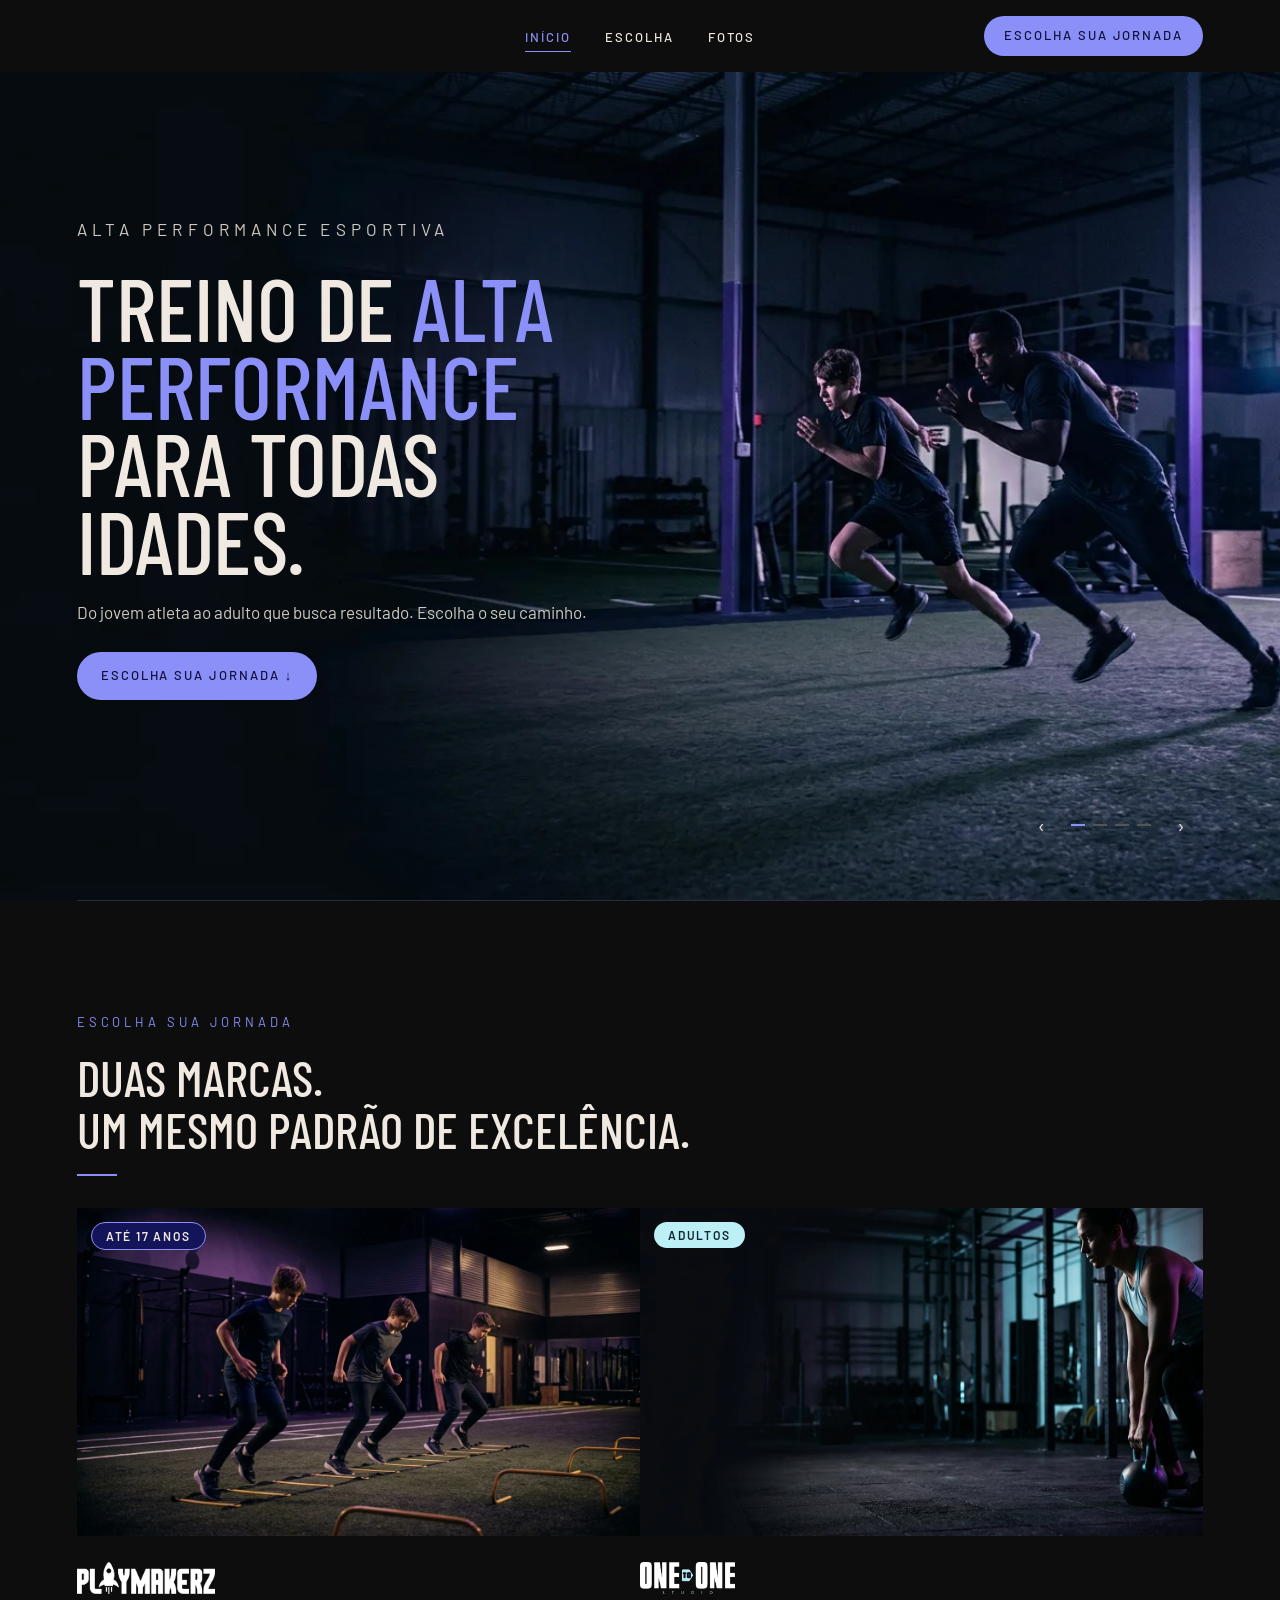
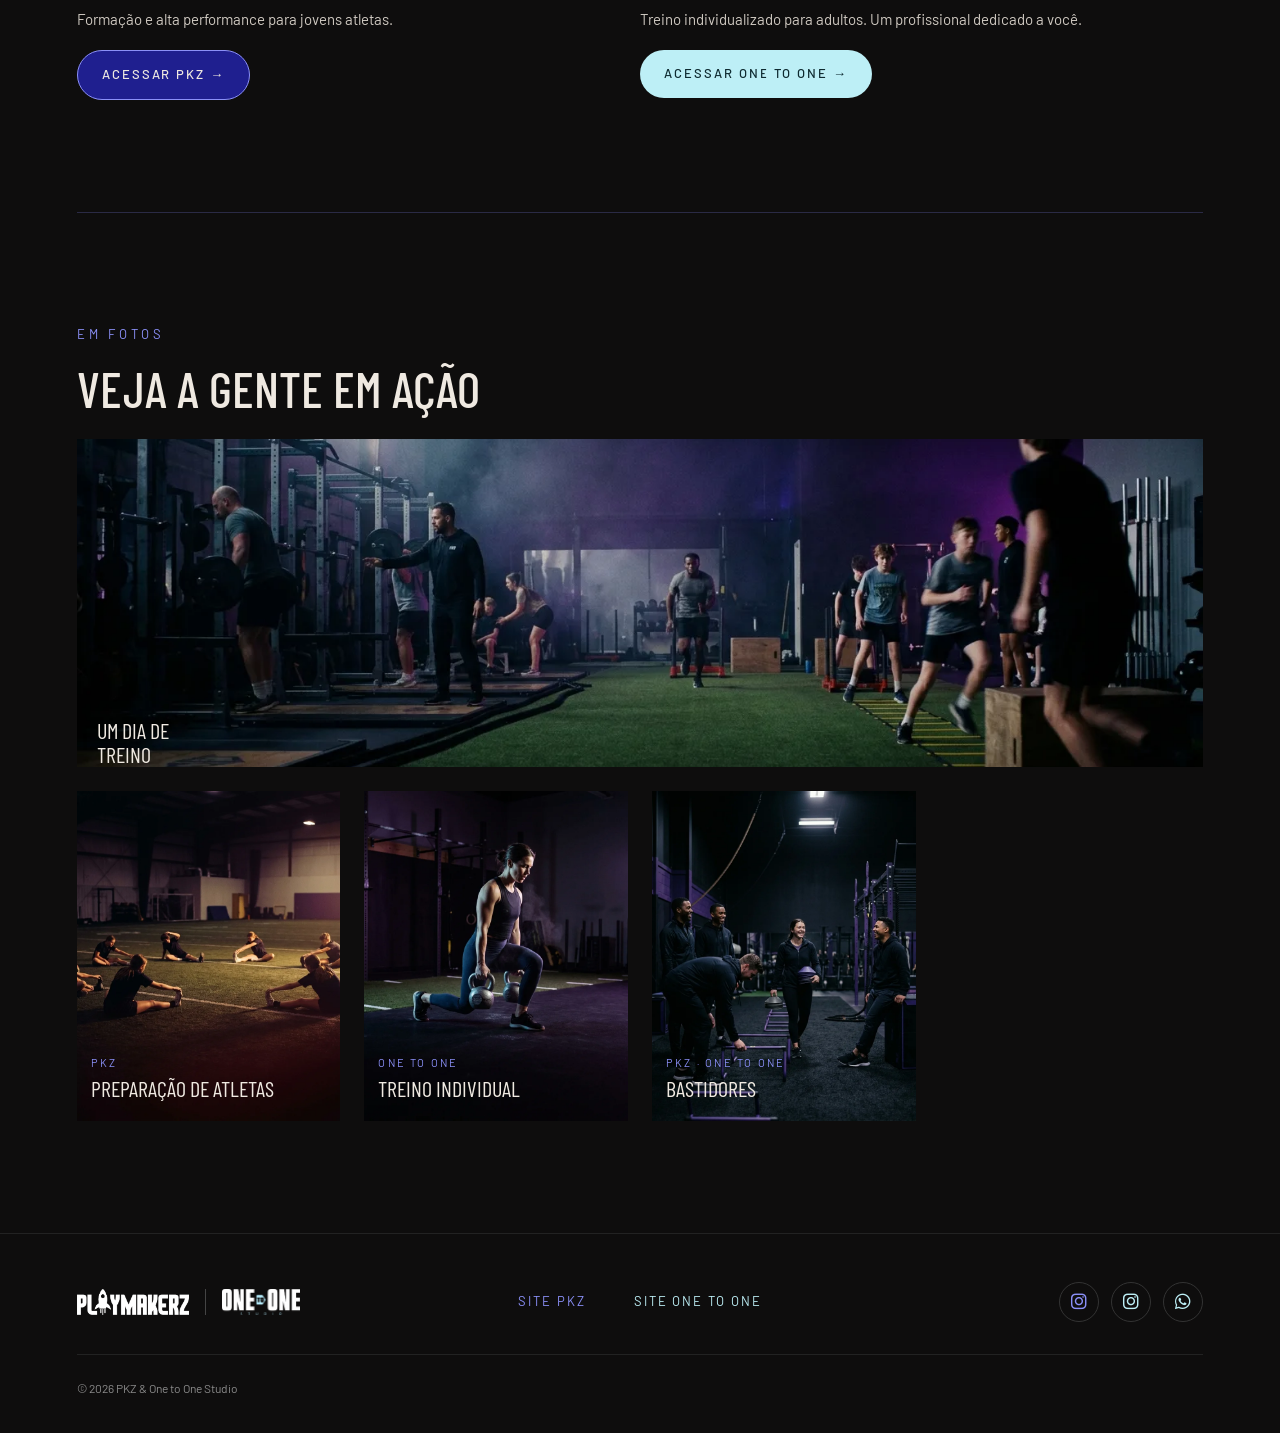
==== index.html @ cdb89434 "Add files via upload" ====
<!DOCTYPE html>
<html lang="pt-BR">
<head>
    <meta charset="UTF-8">
    <meta name="viewport" content="width=device-width, initial-scale=1.0">
    <title>PKZ · One to One | Treino de alta performance</title>

    <!-- Fonts Hub: Barlow Condensed (títulos) e Barlow (texto) -->
    <link rel="preconnect" href="https://fonts.googleapis.com">
    <link rel="preconnect" href="https://fonts.gstatic.com" crossorigin>
    <link href="https://fonts.googleapis.com/css2?family=Barlow+Condensed:wght@400;500;600&family=Barlow:wght@400;500;600&display=swap" rel="stylesheet">

    <!-- Font Awesome (ícones das redes sociais no footer) -->
    <link rel="stylesheet" href="https://cdnjs.cloudflare.com/ajax/libs/font-awesome/6.5.1/css/all.min.css">
    <link rel="stylesheet" href="../css/style.css">
</head>
<body class="hub">
    <!-- HEADER (nav) do Hub: links no centro + botão -->
    <header class="hub-cabecalho">
        <!-- Botão hambúrguer: só aparece no celular (CSS, seção 7.7) -->
        <button
            class="hamburguer"
            type="button"
            id="ham"
            aria-label="Abrir menu"
            aria-controls="menuSm"
            aria-expanded="false"
        >
            <span class="bar"></span>
            <span class="bar"></span>
            <span class="bar"></span>
        </button>

        <!-- Menu desktop -->
        <nav aria-label="Navegação do Hub">
            <ul class="hub-links">
                <li>
                    <a class="hub-link ativo" href="#inicio">Início</a>
                </li>
                <li>
                    <a class="hub-link" href="#escolha">Escolha</a>
                </li>
                <li>
                    <a class="hub-link" href="#fotos">Fotos</a>
                </li>
            </ul>
        </nav>
        <a class="hub-link hub-cta" href="#escolha">Escolha sua jornada</a>

        <!-- Menu do celular: abre e fecha com o js/menu.js -->
        <nav class="menu-small" id="menuSm" aria-label="Navegação do Hub (celular)">
            <ul class="nav-links-small">
                <li>
                    <a class="hub-link" href="#inicio">Início</a>
                </li>
                <li>
                    <a class="hub-link" href="#escolha">Escolha</a>
                </li>
                <li>
                    <a class="hub-link" href="#fotos">Fotos</a>
                </li>
            </ul>
        </nav>
    </header>

    <main>
        <!-- Hero -->
        <section class="hub-hero hub-container" id="inicio">
            <!-- Foto de fundo do hero -->
            <figure class="hub-hero-foto">
                <img src="../img/hub-hero.webp" alt="Atleta jovem e atleta adulto treinando lado a lado">
            </figure>

            <header class="hub-hero-conteudo">
                <p class="hub-eyebrow">Alta performance esportiva</p>
                <h1 class="hub-titulo">Treino de <span>alta performance</span> para todas idades.</h1>
                <p>Do jovem atleta ao adulto que busca resultado. Escolha o seu caminho.</p>
                <a class="hub-link hub-btn hub-btn-lilas" href="#escolha">Escolha sua jornada &darr;</a>
            </header>

            <!-- Controles do slider: só visual por enquanto (troca de foto via JavaScript) -->
            <div class="hub-slider" aria-hidden="true">
                <span class="hub-slider-seta">&lsaquo;</span>
                <span class="hub-slider-traco ativo"></span>
                <span class="hub-slider-traco"></span>
                <span class="hub-slider-traco"></span>
                <span class="hub-slider-traco"></span>
                <span class="hub-slider-seta">&rsaquo;</span>
            </div>
        </section>

        <hr class="hub-divisor">

        <!-- ESCOLHA SUA JORNADA: as duas marcas -->
        <section class="hub-secao hub-container" id="escolha">
            <header>
                <p class="hub-eyebrow">Escolha sua jornada</p>
                <h2 class="hub-subtitulo">Duas marcas.<br>Um mesmo padrão de excelência.</h2>
                <hr class="hub-traco">
            </header>

            <div class="hub-marcas">
                <!-- Playmakerz -->
                <article class="hub-marca">
                    <figure class="hub-foto">
                        <span class="hub-selo selo-pkz">Até 17 anos</span>
                        <img src="../img/hub-pkz.webp" alt="Jovens atletas da Playmakerz em treino de agilidade" loading="lazy">
                    </figure>
                    <img class="hub-marca-logo" src="../pkz/img-pkz/logo-playmakerz.png" alt="Playmakerz">
                    <p>Formação e alta performance para jovens atletas.</p>
                    <a class="hub-link hub-btn hub-btn-pkz" href="../pkz/index.html">Acessar PKZ &rarr;</a>
                </article>

                <!-- One to One -->
                <article class="hub-marca">
                    <figure class="hub-foto">
                        <span class="hub-selo selo-one">Adultos</span>
                        <img src="../img/hub-oto.webp" alt="Aluna do One to One treinando com kettlebell" loading="lazy">
                    </figure>
                    <img class="hub-marca-logo" src="../one-to-one/img-oto/logo-one-to-one.png" alt="One to One Studio">
                    <p>Treino individualizado para adultos. Um profissional dedicado a você.</p>
                        <a class="hub-link hub-btn hub-btn-one" href="../one-to-one/index.html">Acessar One to One &rarr;</a>
                </article>
            </div>
        </section>

        <hr class="hub-divisor">

        <!-- Galeria de fotos: uma foto grande + 3 menores com legenda -->
        <section class="hub-secao hub-container" id="fotos">
            <header>
                <p class="hub-eyebrow">Em fotos</p>
                <h2 class="hub-subtitulo">Veja a gente em ação</h2>
            </header>

            <!-- Foto principal -->
            <figure class="hub-foto hub-video-principal">
                <img src="../img/hub-video-principal.webp" alt="Um dia de treino no centro de treinamento" loading="lazy">
                <figcaption class="hub-video-legenda">Um dia de<br>treino</figcaption>
            </figure>

            <!-- 3 fotos menores -->
            <div class="hub-videos">
                <figure class="hub-foto hub-video">
                    <img src="../img/hub-video-pkz.webp" alt="Jovens atletas alongando antes do treino" loading="lazy">
                    <figcaption>
                        <span class="hub-video-tag">PKZ</span>
                        <span class="hub-video-titulo">Preparação de atletas</span>
                    </figcaption>
                </figure>
                <figure class="hub-foto hub-video">
                    <img src="../img/hub-video-oto.webp" alt="Aluna fazendo afundo com kettlebells" loading="lazy">
                    <figcaption>
                        <span class="hub-video-tag">One to One</span>
                        <span class="hub-video-titulo">Treino individual</span>
                    </figcaption>
                </figure>
                <figure class="hub-foto hub-video">
                    <img src="../img/hub-video-bastidores.webp" alt="Treinadores montando os equipamentos antes da aula" loading="lazy">
                    <figcaption>
                        <span class="hub-video-tag">PKZ · One to One</span>
                        <span class="hub-video-titulo">Bastidores</span>
                    </figcaption>
                </figure>
            </div>
        </section>
    </main>
    <!-- FOOTER: logos, links das duas marcas, redes sociais e copyright -->
    <footer class="hub-rodape">
        <div class="hub-rodape-logos">
            <img src="../pkz/img-pkz/logo-playmakerz.png" alt="Playmakerz">
            <span class="hub-rodape-separador"></span>
            <img src="../one-to-one/img-oto/logo-one-to-one.png" alt="One to One Studio">
        </div>

        <nav aria-label="Sites das marcas">
            <ul class="hub-rodape-links">
                <li><a class="hub-link" href="../pkz/index.html">Site PKZ</a></li>
                <li><a class="hub-link" href="../one-to-one/index.html">Site One to One</a></li>
            </ul>
        </nav>
        <!-- Redes sociais -->
        <nav class="hub-redes" aria-label="Redes sociais">
            <ul class="rodape-social hub-social">
                <li>
                    <a class="hub-link social-pkz"
                       href="https://www.instagram.com/playmakerz/"
                       target="_blank"
                       rel="noopener noreferrer"
                       aria-label="Instagram da Playmakerz"
                       title="Instagram da Playmakerz">
                        <i class="fa-brands fa-instagram"></i>
                    </a>
                </li>
                <li>
                    <a class="hub-link social-one"
                       href="https://www.instagram.com/onetoonestudio/"
                       target="_blank"
                       rel="noopener noreferrer"
                       aria-label="Instagram do One to One"
                       title="Instagram do One to One">
                        <i class="fa-brands fa-instagram"></i>
                    </a>
                </li>
                <li>
                    <a class="hub-link social-one"
                       href="https://wa.me/5521971067347"
                       target="_blank"
                       rel="noopener noreferrer"
                       aria-label="WhatsApp do One to One"
                       title="WhatsApp do One to One">
                        <i class="fa-brands fa-whatsapp"></i>
                    </a>
                </li>
            </ul>
        </nav>

        <p class="hub-rodape-copy">&copy; 2026 PKZ &amp; One to One Studio</p>
    </footer>

    <!-- Menu hambúrguer (igual ao material do professor: script no fim do body) -->
    <script src="../js/menu.js"></script>
</body>
</html>
---- css/style.css ----
/* =====================================================================
   0. CONFIGURAÇÕES GLOBAIS
   Variáveis, reset, tipografia, botões, campos de formulário,
   cards, placeholders, header (nav) e footer (nav).
   ===================================================================== */

/* ---------- 0.1 Variáveis (cores, fontes e medidas do design) ---------- */
:root {
  /* Cores One to One */
  --cor-fundo: #0b0b0b;          /* fundo de todas as páginas */
  --cor-superficie: #111111;     /* fundo de inputs e cards */
  --cor-placeholder: #161616;    /* caixas de foto/vídeo ainda vazias */
  --cor-borda: #242424;          /* bordas finas de cards e inputs */
  --cor-texto: #ffffff;          /* títulos */
  --cor-texto-suave: #cfcfcf;    /* parágrafos */
  --cor-texto-apagado: #8a8a8a;  /* placeholders e legendas */
  --cor-azul: #8ed3e6;           /* azul One to One (destaques e botões) */
  --cor-azul-escuro: #0e1b22;    /* fundo dos horários livres */
  --cor-azul-borda: #1f4555;     /* borda dos horários livres */

  /* Fontes (carregadas pelo Google Fonts no <head> de cada página) */
  --fonte-titulo: "Archivo", Arial, sans-serif;               /* títulos pesados */
  --fonte-condensada: "Oswald", "Arial Narrow", sans-serif;   /* eyebrows e botões */
  --fonte-texto: "DM Sans", Arial, sans-serif;                /* parágrafos */

  /* Medidas */
  --espaco-lateral: 24px;       /* margem mínima esquerda/direita (celular) */
  --largura-conteudo: 1680px;   /* largura máxima do conteúdo (só em telas enormes) */

  /* Margem lateral de header, seções e footer: 6% da largura da tela (6vw),
     então cresce junto com a tela e fica proporcional em qualquer monitor.
     max() escolhe o maior dos valores: nunca menos que 24px e, em telas
     enormes, o conteúdo para de crescer em 1680px. */
  --margem: max(var(--espaco-lateral), 6vw, calc((100% - var(--largura-conteudo)) / 2));

  --raio-card: 16px;   /* cantos arredondados dos cards */
  --raio-campo: 10px;  /* cantos dos inputs */
}


/* ---------- 0.2 Reset ---------- */
/* border-box: largura total já inclui padding e borda (boa prática do slide de box-sizing) */
* {
  box-sizing: border-box;
  margin: 0;
  padding: 0;
}

body {
  background-color: var(--cor-fundo);
  color: var(--cor-texto);
  font-family: var(--fonte-texto);
  font-size: 16px;
  line-height: 1.5;
}

/* Imagens nunca distorcem (slide "Boas práticas com imagens") */
img {
  max-width: 100%;
  height: auto;
  display: block;
}

a {
  color: inherit;
  text-decoration: none;
}

ul,
ol {
  list-style: none;
}


/* ---------- 0.3 Header (nav) — fixo no topo da One to One e da PKZ ---------- */
/* position: sticky = o header rola junto até encostar no topo (top: 0)
   e fica preso ali enquanto o resto da página rola por baixo dele. */
.cabecalho {
  position: sticky;
  top: 0;
  z-index: 10;                          /* fica por cima das seções que passam por baixo */
  display: flex;
  justify-content: space-between;       /* logo na esquerda, links na direita */
  align-items: center;
  height: 72px;
  padding: 0 var(--margem);
  background-color: var(--cor-fundo);   /* fundo sólido para o conteúdo não aparecer atrás */
  border-bottom: 1px solid #1d1d1d;
}

.logo img {
  height: 46px;
  width: auto;
}

.cabecalho-links {
  display: flex;
  gap: 44px;
}

.cabecalho-links a {
  font-family: var(--fonte-titulo);
  font-weight: 800;
  font-size: 15px;
  text-transform: uppercase;
}

.cabecalho-links a:hover {
  color: var(--cor-azul);
}

/* ---------- Menu hambúrguer (celular) ----------
   Baseado no styles.css do material do professor (pasta hamburguer).
   Mudanças: cores pelas variáveis do tema, top = altura do .cabecalho
   e o menu fica DENTRO do header fixo, para abrir logo abaixo dele. */

/* Botão: escondido no desktop */
.hamburguer {
  display: none;
  flex-direction: column;
  cursor: pointer;
  background: none;
  border: none;
}

.bar {
  width: 30px;
  height: 3px;
  background-color: var(--cor-texto);
  margin: 4px 0;
}

/* Menu do celular */
.menu-small {
  position: absolute;
  top: 72px;               /* altura do .cabecalho */
  left: 0;
  width: 100%;
  background: var(--cor-fundo);
  border-bottom: 1px solid var(--cor-borda);

  display: none;
  flex-direction: column;
  padding: 24px var(--margem);

  opacity: 0;
  transform: translateY(-10px);
  transition: all 0.3s ease;
  pointer-events: none;
}

.menu-small.activated {
  display: flex;
  opacity: 1;
  transform: translateY(0);
  pointer-events: auto;
}

.nav-links-small {
  display: flex;
  flex-direction: column;
  gap: 20px;
}

.nav-links-small a {
  font-family: var(--fonte-titulo);
  font-weight: 800;
  font-size: 18px;
  text-transform: uppercase;
}

.nav-links-small a:hover {
  color: var(--cor-azul);
}


/* ---------- 0.4 Seções da página e tipografia comum ---------- */
/* Cada <section class="pagina"> é uma parte da página que rola (Home, Sobre, Treinos...). */
.pagina {
  display: flex;
  flex-direction: column;
  justify-content: center;   /* conteúdo no meio da altura da seção */
  min-height: 100vh;         /* cada seção ocupa pelo menos uma tela inteira */
  padding: 120px var(--margem);
  scroll-margin-top: 72px;   /* ao clicar num link #secao, o título não fica atrás do header fixo */
}

/* Linha fina entre uma seção e a próxima (combinador "+": seção logo depois de outra seção) */
.pagina + .pagina {
  border-top: 1px solid var(--cor-borda);
}

/* Texto pequeno azul acima do título: "ONE TO ONE · CADASTRO" */
.eyebrow {
  font-family: var(--fonte-condensada);
  font-weight: 400;
  font-size: 15px;
  letter-spacing: 0.3em;
  text-transform: uppercase;
  color: var(--cor-azul);
  margin-bottom: 32px;
}

/* Título gigante das páginas: "CADASTRO DE ALUNOS" */
.titulo-pagina {
  font-family: var(--fonte-titulo);
  font-weight: 900;
  font-size: 96px;
  line-height: 1;
  text-transform: uppercase;
  overflow-wrap: break-word;   /* em telas bem estreitas, palavra longa quebra em vez de sair da tela */
  margin-bottom: 56px;
}

/* Parágrafo de apoio logo abaixo do título */
.texto-lead {
  font-size: 22px;
  line-height: 1.9;
  color: var(--cor-texto-suave);
}

/* Layout de duas colunas iguais (texto | formulário/foto) */
.duas-colunas {
  display: grid;
  grid-template-columns: 1fr 1fr;
  gap: 80px;
}

/* min-width: 0 deixa cada coluna encolher em telas pequenas
   (sem isso o conteúdo empurra a página para o lado) */
.duas-colunas > * {
  min-width: 0;
}

/* ---------- 0.5 Botões ---------- */
.btn {
  display: inline-flex;
  justify-content: center;
  align-items: center;
  height: 60px;
  padding: 0 44px;
  border-radius: 999px;   /* formato pílula */
  font-family: var(--fonte-condensada);
  font-size: 17px;
  letter-spacing: 0.2em;
  text-transform: uppercase;
  border: 1px solid transparent;
  cursor: pointer;
}

/* Botão cheio azul: "FAZER CADASTRO" */
.btn-primario {
  background-color: var(--cor-azul);
  color: #0b0b0b;
}

/* Botão só com contorno: "JÁ SOU ALUNO · LOGIN" */
.btn-contorno {
  background-color: transparent;
  color: var(--cor-texto);
  border-color: #2e2e2e;
}

.btn-primario:hover {
  background-color: #a8e0ee;
}

.btn-contorno:hover {
  border-color: var(--cor-azul);
}

/* Variante com fonte Archivo pesada (usada em Contato e Home) */
.btn-pesado {
  font-family: var(--fonte-titulo);
  font-weight: 900;
  letter-spacing: 0.25em;
}


/* ---------- 0.6 Campos de formulário ---------- */
.campo {
  width: 100%;
  height: 64px;
  padding: 0 22px;
  background-color: var(--cor-superficie);
  border: 1px solid var(--cor-borda);
  border-radius: var(--raio-campo);
  color: var(--cor-texto);
  font-family: var(--fonte-texto);
  font-size: 18px;
}

.campo::placeholder {
  color: var(--cor-texto-apagado);
}

/* Label escondida visualmente, mas lida pelos leitores de tela (acessibilidade) */
.label-oculta {
  position: absolute;
  width: 1px;
  height: 1px;
  overflow: hidden;
}


/* ---------- 0.7 Cards e placeholders de mídia ---------- */
.card {
  background-color: var(--cor-fundo);
  border: 1px solid var(--cor-borda);
  border-radius: var(--raio-card);
}


/* Fotos reais dentro das <figure> (hero, equipe e galeria) */
.foto {
  overflow: hidden;                 /* a imagem respeita os cantos arredondados */
  border-radius: var(--raio-card);
  background-color: var(--cor-placeholder);
}

/* object-fit: cover = a imagem preenche a caixa toda sem distorcer (corta as sobras) */
.foto img {
  width: 100%;
  height: 100%;
  object-fit: cover;
}

/* ---------- 0.8 Footer (nav) — no final da página, depois da última seção ---------- */
/* Linha de cima: logo | links | redes sociais. Linha de baixo: copyright.
   flex-wrap deixa o copyright (100% de largura) cair para a linha de baixo. */
.rodape {
  display: flex;
  flex-wrap: wrap;
  justify-content: space-between;
  align-items: center;
  gap: 32px;
  padding: 56px var(--margem) 40px;
  border-top: 1px solid #1d1d1d;
}

.rodape-logo img {
  height: 32px;
  width: auto;
}

.rodape-links {
  display: flex;
  flex-wrap: wrap;
  gap: 28px;
}

.rodape-links a {
  font-family: var(--fonte-condensada);
  font-size: 13px;
  letter-spacing: 0.2em;
  text-transform: uppercase;
  color: var(--cor-texto-suave);
}

.rodape-links a:hover {
  color: var(--cor-azul);
}

/* Redes sociais: ícones redondos com borda fina */
.rodape-social {
  display: flex;
  gap: 12px;
}

.rodape-social a {
  display: flex;
  justify-content: center;
  align-items: center;
  width: 44px;
  height: 44px;
  border: 1px solid var(--cor-borda);
  border-radius: 50%;   /* círculo */
  font-size: 18px;
  color: var(--cor-texto-suave);
}

/* Passar o mouse: círculo preenchido com a cor de destaque da marca */
.rodape-social a:hover {
  background-color: var(--cor-azul);
  border-color: var(--cor-azul);
  color: var(--cor-fundo);
}

.rodape-copy {
  width: 100%;   /* ocupa a linha inteira de baixo */
  padding-top: 28px;
  border-top: 1px solid #1d1d1d;
  font-size: 13px;
  color: var(--cor-texto-apagado);
}


/* ---------- 0.9 Responsivo global (tablets e celulares) ---------- */
/* Tablets: as duas colunas ficam uma embaixo da outra */
@media (max-width: 1100px) {
  .duas-colunas {
    grid-template-columns: 1fr;
    gap: 56px;
  }

  /* Títulos um pouco menores para palavras longas (LOCALIZAÇÃO) caberem */
  .titulo-pagina {
    font-size: 72px;
  }
}

/* Celulares */
@media (max-width: 767px) {
  /* Celular: esconde o menu desktop e mostra o hambúrguer */
  .cabecalho-links {
    display: none;
  }

  .hamburguer {
    display: flex;
  }

  .pagina {
    min-height: auto;
    padding: 72px var(--margem);
  }

  .titulo-pagina {
    font-size: 44px;
  }

  .texto-lead {
    font-size: 17px;
  }

  .rodape {
    flex-direction: column;
    align-items: flex-start;
  }
}


/* ---------- 0.10 Tema Playmakerz ----------
   A página pkz/index.html usa <body class="pkz">.
   Aqui só trocamos os VALORES das variáveis: todas as classes acima
   (botões, campos, cards, header, footer, placeholders) passam a sair
   em azul-marinho + dourado, com a fonte Barlow.
   Obs.: na PKZ a variável --cor-azul guarda o DOURADO (cor de destaque). */
.pkz {
  --cor-fundo: #01012e;          /* azul-marinho do fundo */
  --cor-superficie: #08083f;     /* inputs e cards */
  --cor-placeholder: #0a0a44;    /* caixas de foto/vídeo */
  --cor-borda: #22225c;
  --cor-texto-suave: #e8e8f2;
  --cor-texto-apagado: #8a8ab8;
  --cor-azul: #c9a24a;           /* dourado PKZ (destaque) */
  --cor-azul-escuro: #0d0d55;    /* fundo dos horários livres */
  --cor-azul-borda: #34348a;     /* borda dos horários livres */
  --fonte-titulo: "Barlow Condensed", "Arial Narrow", sans-serif;
  --fonte-condensada: "Barlow Condensed", "Arial Narrow", sans-serif;
  --fonte-texto: "Barlow", Arial, sans-serif;
}

/* Linhas do header/footer em azul */
.pkz .cabecalho,
.pkz .rodape {
  border-color: #1b1b4d;
}

/* Links do menu: condensada fina (no One to One é Archivo pesada) */
.pkz .cabecalho-links a {
  font-weight: 400;
  font-size: 16px;
}

/* Menu do celular na PKZ: mesma condensada fina */
.pkz .nav-links-small a {
  font-weight: 400;
}

/* Títulos da PKZ são mais leves que os da One to One */
.pkz .titulo-pagina {
  font-weight: 500;
  letter-spacing: 0.01em;
}

.pkz .eyebrow {
  font-size: 13px;
  letter-spacing: 0.35em;
}

.pkz .btn {
  font-weight: 500;
}

.pkz .btn-primario {
  color: #01012e;
}

.pkz .btn-primario:hover {
  background-color: #dbb862;
}

.pkz .btn-contorno {
  border-color: #2c2c6e;
}

.pkz .btn-pesado {
  font-weight: 700;
  letter-spacing: 0.15em;
}

 /* ===1. HOME === */

/* Coluna do texto um pouco mais larga que a da foto (3 partes x 2 partes) */
.home-hero {
  grid-template-columns: 3fr 2fr;
  align-items: center;
}

.home-hero .eyebrow {
  font-size: 15px;
  letter-spacing: 0.35em;
}

/* clamp(mínimo, ideal, máximo): o título acompanha a largura da tela
   (5.2vw = 5,2% da largura) sem passar de 96px nem ficar menor que 56px */
.home-titulo {
  font-size: clamp(56px, 5.2vw, 96px);
  margin-bottom: 28px;
}

.home-hero .texto-lead {
  max-width: 600px;
  margin-bottom: 40px;
}

.home-botoes {
  display: flex;
}

/* CTA único "AGENDAR AULA EXPERIMENTAL": botão cheio com Archivo */
.home-botoes .btn-pesado {
  height: 64px;
  padding: 0 44px;
  font-size: 15px;
  letter-spacing: 0.1em;
}

.home-foto {
  height: 520px;
}

/* Tablets: texto em cima, foto embaixo */
@media (max-width: 1100px) {
  .home-hero {
    grid-template-columns: 1fr;
  }
}

@media (max-width: 767px) {
  .home-titulo {
    font-size: 44px;
  }

  .home-foto {
    height: 280px;
  }
}

/* ----- 1.2 Home Playmakerz ----- */
.pkz .home-titulo {
  font-size: 100px;
  line-height: 1.04;
}

.pkz .home-hero .eyebrow {
  font-size: 13px;
}

/* CTA único "AGENDAR AULA GRÁTIS →" dourado */
.pkz .home-botoes .btn-pesado {
  height: 60px;
  padding: 0 40px;
  font-size: 18px;
}

@media (max-width: 767px) {
  .pkz .home-titulo {
    font-size: 48px;
  }
}
/* =====================================================================
   2. SOBRE + TREINOS
   Seções #sobre e #treinos de one-to-one/index.html e pkz/index.html
   ===================================================================== */

/* ----- 2.1 Sobre nós ----- */
.sobre-titulo {
  font-size: 88px;
  margin-bottom: 40px;
}

.sobre-texto p {
  font-size: 21px;
  line-height: 1.95;
  color: var(--cor-texto-suave);
  margin-bottom: 4px;
}

/* Link "COMPARAR OS DOIS PROGRAMAS →" (leva para a escolha no Hub) */
.link-seta {
  display: inline-block;
  margin-top: 56px;
  font-family: var(--fonte-titulo);
  font-weight: 900;
  font-size: 16px;
  letter-spacing: 0.2em;
  text-transform: uppercase;
  color: var(--cor-azul);
}

.link-seta:hover {
  color: var(--cor-texto);
}

.sobre-foto {
  height: 500px;
}

/* ----- 2.2 Informações sobre treinos ----- */
.treinos-intro {
  max-width: 680px;
  margin-bottom: 64px;
}

/* 3 cards lado a lado */
.treinos-cards {
  display: grid;
  grid-template-columns: repeat(3, 1fr);
  gap: 32px;
}

/* Tablets e celulares: um card embaixo do outro */
@media (max-width: 1200px) {
  .treinos-cards {
    grid-template-columns: 1fr;
  }
}

/* Card em coluna: texto empurrado para baixo com margin-top: auto */
.treino-card {
  display: flex;
  flex-direction: column;
  min-height: 340px;
  padding: 48px 44px;
}

.treino-card .eyebrow {
  font-size: 13px;
  margin-bottom: 20px;
}

.treino-card h2 {
  font-family: var(--fonte-titulo);
  font-weight: 900;
  font-size: 30px;
  line-height: 1.4;
  letter-spacing: 0.06em;
  text-transform: uppercase;
}

/*
 * Só o parágrafo logo depois do título (combinador "+"),
 * para não pegar o eyebrow do card.
 */
.treino-card h2 + p {
  margin-top: auto;
  padding-top: 32px;
  font-size: 19px;
  line-height: 1.8;
  color: var(--cor-texto-suave);
}

@media (max-width: 767px) {
  .sobre-titulo {
    font-size: 44px;
  }

  /* Cards mais compactos no celular para acomodar palavras longas. */
  .treino-card {
    min-height: auto;
    padding: 32px 24px;
  }

  .treino-card h2,
  .pkz .treino-card h2 {
    font-size: 20px;
    letter-spacing: 0.02em;
  }
}

/* ----- 2.3 Sobre Playmakerz ----- */
.pkz .sobre-titulo {
  font-size: 88px;
}

.pkz .sobre-texto p {
  line-height: 2.2;
  margin-bottom: 20px;
}

.pkz .link-seta {
  margin-top: 24px;
  font-weight: 500;
  font-size: 15px;
  letter-spacing: 0.25em;
}

/* ----- 2.4 Treinos Playmakerz: texto logo abaixo do título ----- */
.pkz .treino-card {
  min-height: 300px;
}

.pkz .treino-card h2 {
  font-weight: 600;
  font-size: 30px;
  letter-spacing: 0.04em;
}

.pkz .treino-card h2 + p {
  margin-top: 0;
  padding-top: 16px;
}
/* =====================================================================
   3. PLANOS + UNIDADES
   Seções #planos e #unidades de one-to-one/index.html e pkz/index.html
   ===================================================================== */

/* ----- 3.1 Planos (Aula gratuita experimental) — tudo centralizado ----- */
.planos {
  display: flex;
  flex-direction: column;
  align-items: center;
  text-align: center;
}

/* Topo da seção pode encolher até a largura da tela */
.planos header {
  max-width: 100%;
  min-width: 0;
}

.planos .eyebrow {
  font-family: var(--fonte-titulo);
  font-weight: 800;
  font-size: 14px;
  letter-spacing: 0.2em;
}

.planos-texto {
  max-width: 820px;
  margin: 0 auto 48px; /* centraliza o bloco dentro do <header> */
  font-size: 20px;
  line-height: 2;
  color: #a8a8a8;
}

/* Botão largo "AGENDAR AULA EXPERIMENTAL" */
.btn-largo {
  width: 100%;
  max-width: 880px;
  height: 72px;
  font-family: var(--fonte-titulo);
  font-weight: 900;
  font-size: 22px;
  letter-spacing: 0.2em;
}

/* Passo a passo numerado (lista ordenada) */
.passos {
  display: flex;
  flex-direction: column;
  gap: 48px;
  margin-top: 96px;
  text-align: left;
}

.passo {
  display: flex;
  align-items: flex-start;
  gap: 48px;
}

/* Círculo com o número */
.passo-numero {
  display: flex;
  justify-content: center;
  align-items: center;
  flex: 0 0 64px; /* não cresce, não encolhe, 64px fixos */
  height: 64px;
  border: 2px solid #284c58;
  border-radius: 50%;
  font-family: var(--fonte-titulo);
  font-weight: 800;
  font-size: 20px;
  color: var(--cor-azul);
}

.passo h2 {
  font-family: var(--fonte-titulo);
  font-weight: 900;
  font-size: 32px;
  letter-spacing: 0.06em;
  text-transform: uppercase;
}

.passo p {
  font-size: 19px;
  color: #9a9a9a;
  letter-spacing: 0.02em;
}

/* ----- 3.2 Unidades e localização ----- */
.unidade-nome {
  font-family: var(--fonte-condensada);
  font-weight: 400;
  font-size: 30px;
  letter-spacing: 0.04em;
  text-transform: uppercase;
  margin-bottom: 16px;
}

.unidade-endereco {
  font-style: normal; /* tira o itálico padrão do <address> */
  font-size: 20px;
  line-height: 1.8;
  color: var(--cor-texto-suave);
}

/* Mapa do Google embutido via iframe */
.mapa {
  width: 100%;
  height: 480px;
  border: 0;
  border-radius: var(--raio-card);
}

@media (max-width: 767px) {
  .btn-largo {
    font-size: 15px;
    letter-spacing: 0.1em;
  }

  .passo {
    gap: 20px;
  }

  .passo h2 {
    font-size: 20px;
  }
}


/* ----- 3.3 Planos Playmakerz: 3 cards, o do meio em destaque ----- */
.planos-pkz-texto {
  max-width: 640px;
  margin-bottom: 56px;
}

.planos-cards {
  display: grid;
  grid-template-columns: repeat(3, 1fr);
  gap: 32px;
}

/* Card em coluna: botão sempre no fim do card */
.plano-card {
  display: flex;
  flex-direction: column;
  min-height: 440px;
  padding: 48px 44px 44px;
}

.plano-card h2 {
  font-family: var(--fonte-titulo);
  font-weight: 500;
  font-size: 32px;
  line-height: 1.5;
  letter-spacing: 0.06em;
  text-transform: uppercase;
}

.plano-card p {
  margin-top: auto;
  padding-top: 20px;
  font-size: 19px;
  line-height: 1.7;
  color: var(--cor-texto-suave);
}

.plano-card .btn {
  width: 100%;
  height: 60px;
  margin-top: 48px;
  font-size: 17px;
  letter-spacing: 0.02em;
}

/* Card do meio: fundo mais claro e borda dourada */
.plano-destaque {
  background-color: #0e0b38;
  border-color: var(--cor-azul);
}


/* ----- 3.4 Unidades Playmakerz ----- */
.pkz .unidade-nome {
  font-weight: 600;
  font-size: 28px;
  letter-spacing: 0.06em;
  margin-bottom: 8px;
}

.pkz .unidade-endereco {
  line-height: 1.75;
}

/* Tablets e celulares: um card embaixo do outro */
@media (max-width: 1200px) {
  .planos-cards {
    grid-template-columns: 1fr;
  }
}

/* Celulares: cards de plano mais compactos */
@media (max-width: 767px) {
  .plano-card {
    min-height: auto;
    padding: 32px 24px;
  }

  .plano-card h2 {
    font-size: 24px;
  }
}
/* =====================================================================
   4. CONTATO
   Seção #contato de one-to-one/index.html e pkz/index.html
   ===================================================================== */

/* ----- 4.1 Contate-nos ----- */
.contato-titulo {
  margin-bottom: 48px;
}

/* Espaço entre o texto de introdução e os cards de contato */
.contato-titulo + .texto-lead {
  margin-bottom: 56px;
}

.contato-lista {
  display: flex;
  flex-direction: column;
  gap: 24px;
}

/* Card clicável de WhatsApp / Instagram */
.contato-card {
  display: flex;
  align-items: center;
  gap: 24px;
  padding: 34px 40px 34px 32px;
}

.contato-card:hover {
  border-color: var(--cor-azul);
}

.contato-icone {
  display: flex;
  justify-content: center;
  align-items: center;
  flex: 0 0 56px;
  height: 56px;
  font-size: 32px;
  color: #ffffff;
}

.icone-whatsapp {
  background-color: #25d366;
  border-radius: 50%;
}

.icone-instagram {
  background-color: #e1306c;
  border-radius: 12px;
}

/* Rótulo em cima */
.contato-rotulo {
  display: block;
  font-family: var(--fonte-condensada);
  font-size: 12px;
  line-height: 24px;
  letter-spacing: 0.3em;
  text-transform: uppercase;
  color: var(--cor-azul);
}

/* Valor embaixo */
.contato-valor {
  font-family: var(--fonte-condensada);
  font-size: 30px;
  line-height: 1.3;
}

/* Seta "→" empurrada para a direita */
.contato-seta {
  margin-left: auto;
  font-size: 22px;
  color: var(--cor-azul);
}

/* Card da direita: Atendimento + Unidade */
.atendimento-card {
  padding: 48px;
}

.atendimento-card .eyebrow {
  font-family: var(--fonte-titulo);
  font-weight: 800;
  font-size: 12px;
  letter-spacing: 0.35em;
  margin-bottom: 10px;
}

/* Parágrafo logo depois do eyebrow "ATENDIMENTO" */
.atendimento-card .eyebrow + p {
  font-size: 18px;
  line-height: 1.85;
  color: var(--cor-texto-suave);
}

.atendimento-unidade {
  font-family: var(--fonte-titulo);
  font-weight: 900;
  font-size: 26px;
  letter-spacing: 0.08em;
  text-transform: uppercase;
  margin-top: 24px;
}

.atendimento-card address {
  font-style: normal;
  font-size: 18px;
  color: var(--cor-texto-suave);
  margin-bottom: 32px;
}

.atendimento-botoes {
  display: flex;
  flex-wrap: wrap;
  gap: 16px;
}

.atendimento-botoes .btn {
  height: 60px;
  padding: 0 28px;
  font-size: 15px;
}

.atendimento-botoes .btn-primario {
  padding: 0 38px;
}

/* ----- 4.3 Contato Playmakerz: 3 cards em linha ----- */
.contato-grid {
  display: grid;
  grid-template-columns: repeat(3, 1fr);
  gap: 24px;
}

/* min-width: 0 deixa o item da grade encolher (evita que e-mail comprido estoure) */
.contato-grid li {
  min-width: 0;
}

/* Cada card ocupa a altura toda do <li> da grade */
.pkz .contato-card {
  height: 100%;
  padding: 44px 36px;
}

/* E-mail comprido quebra a linha em vez de sair do card */
.pkz .contato-valor {
  font-size: 24px;
  overflow-wrap: anywhere;
}

/* Ícone de e-mail: círculo dourado */
.icone-email {
  background-color: var(--cor-azul);
  border-radius: 50%;
  font-size: 22px;
  color: #01012e;
}

/* ----- Responsividade / Media Queries ----- */

/* Tablets e celulares: um canal embaixo do outro */
@media (max-width: 1200px) {
  .contato-grid {
    grid-template-columns: 1fr;
  }
}

@media (max-width: 767px) {
  /* Cards de contato menores no celular para caber na tela */
  .contato-card,
  .pkz .contato-card {
    gap: 16px;
    padding: 24px 20px;
  }

  .contato-icone {
    flex: 0 0 44px;
    height: 44px;
    font-size: 24px;
  }

  .contato-valor,
  .pkz .contato-valor {
    font-size: 18px;
  }

  .atendimento-card {
    padding: 28px 22px;
  }

  .atendimento-unidade {
    font-size: 20px;
  }
}

/* =====================================================================
   5. AGENDAMENTO
   Seção #agendamento de one-to-one/index.html e pkz/index.html
   Dias e horários são inputs radio criados pelo js/agendamento.js.
   O item marcado fica azul com o seletor :checked + combinador "+"
   (input:checked + span). O JS também troca o horário no painel da
   direita e mostra as mensagens (5.7).
   ===================================================================== */
.agenda-texto {
  max-width: 720px;
  margin-bottom: 40px;
}

.agenda-grid {
  align-items: start;
}

/* fieldset sem borda nem espaçamento padrão */
.agenda-grupo {
  border: 0;
}

/* ----- 5.1 Dias da semana ----- */
.dias {
  display: grid;
  grid-template-columns: repeat(6, 1fr);
  gap: 16px;
  margin-bottom: 48px;
}

/* label envolve o input (pareamento por encapsulamento) */
.dia {
  position: relative;
  cursor: pointer;
}

/* O radio fica invisível; quem aparece é o <span> do lado */
.dia input,
.horario input {
  position: absolute;
  opacity: 0;
}

.dia span {
  display: flex;
  flex-direction: column;
  align-items: center;
  justify-content: center;
  height: 112px;
  border: 1px solid #2a2a2a;
  border-radius: 12px;
  font-family: var(--fonte-titulo);
  color: var(--cor-texto-apagado);
  font-size: 12px;
  text-transform: uppercase;
}

.dia strong {
  font-weight: 900;
  font-size: 36px;
  line-height: 1.2;
  color: var(--cor-texto);
}

/* Dia da semana abreviado (<abbr>): o nome completo fica no title */
.dia-semana {
  font-weight: 800;
  font-size: 13px;
}

/* <abbr> vem sublinhado por padrão; aqui tiramos */
.dia abbr {
  text-decoration: none;
}

/* Dia selecionado: fundo azul, texto preto */
.dia input:checked + span {
  background-color: var(--cor-azul);
  border-color: var(--cor-azul);
  color: #0b0b0b;
}

.dia input:checked + span strong {
  color: #0b0b0b;
}

/* ----- 5.2 Cabeçalho da lista de horários ----- */
.agenda-subtitulo {
  display: flex;
  justify-content: space-between;
  align-items: center;
  margin-bottom: 20px;
  font-family: var(--fonte-titulo);
  font-weight: 800;
  text-transform: uppercase;
}

.agenda-subtitulo h2 {
  font-size: 18px;
  font-weight: 800;
}

.agenda-subtitulo span {
  font-size: 14px;
  color: var(--cor-azul);
}

/* ----- 5.3 Grade de horários (3 colunas) ----- */
.horarios {
  display: grid;
  grid-template-columns: repeat(3, 1fr);
  gap: 16px;
}

.horario {
  position: relative;
  cursor: pointer;
}

.horario span {
  display: flex;
  justify-content: center;
  align-items: center;
  height: 64px;
  border-radius: 10px;
  font-family: var(--fonte-titulo);
  font-weight: 800;
  font-size: 20px;
}

/* Horário livre: azul bem escuro */
.horario-livre span {
  background-color: var(--cor-azul-escuro);
  border: 1px solid var(--cor-azul-borda);
  color: var(--cor-texto);
}

/* Horário ocupado: cinza e riscado */
.horario-ocupado {
  cursor: not-allowed;
}

.horario-ocupado span {
  background-color: #1a1a1a;
  border: 1px solid #1a1a1a;
  color: #4a4a4a;
  text-decoration: line-through;
}

/* Horário selecionado: azul cheio */
.horario input:checked + span {
  background-color: var(--cor-azul);
  border-color: var(--cor-azul);
  color: #0b0b0b;
}

/* ----- 5.4 Legenda (Livre / Ocupado) ----- */
.legenda {
  display: flex;
  gap: 36px;
  margin-top: 32px;
  font-size: 16px;
  color: var(--cor-texto-apagado);
}

.legenda li {
  display: flex;
  align-items: center;
  gap: 8px;
}

.legenda-cor {
  width: 14px;
  height: 14px;
  border-radius: 3px;
}

.legenda-livre {
  background-color: var(--cor-azul-escuro);
  border: 1px solid var(--cor-azul-borda);
}

.legenda-ocupado {
  background-color: #2a2a2a;
}

/* ----- 5.5 Painel "Confirmar agendamento" ----- */
.confirmar {
  position: relative;             /* âncora para o botão X (absolute) */
  padding: 48px 44px 40px;
  background-color: #0f0f0f;
  border-color: #262626;
  border-radius: 22px;
}

.confirmar-rotulo {
  font-family: var(--fonte-titulo);
  font-weight: 800;
  font-size: 14px;
  text-transform: uppercase;
  color: var(--cor-azul);
}

.confirmar-titulo {
  font-family: var(--fonte-titulo);
  font-weight: 900;
  font-size: 44px;
  line-height: 1.2;
  text-transform: uppercase;
  margin-bottom: 32px;
}

/* Botão X no canto superior direito */
.confirmar-fechar {
  position: absolute;
  top: 36px;
  right: 40px;
  display: flex;
  justify-content: center;
  align-items: center;
  width: 40px;
  height: 40px;
  border: 1px solid #2e2e2e;
  border-radius: 50%;
  font-size: 18px;
}

.confirmar-form {
  display: flex;
  flex-direction: column;
  gap: 16px;
}

.confirmar-form .campo {
  height: 60px;
  background-color: var(--cor-fundo);
  border-color: #2a2a2a;
}

/* Botão ENVIAR em largura total */
.btn-enviar {
  width: 100%;
  height: 64px;
  margin-top: 12px;
  font-family: var(--fonte-titulo);
  font-weight: 900;
  font-size: 18px;
  letter-spacing: 0.04em;
}

.confirmar-aviso {
  margin-top: 16px;
  text-align: center;
  font-size: 16px;
  color: var(--cor-texto-suave);
}

@media (max-width: 767px) {
  .dias {
    grid-template-columns: repeat(3, 1fr);
  }

  .confirmar-titulo {
    font-size: 28px;
  }
}


/* ----- 5.6 Agendamento Playmakerz ----- */
/* Versão mais compacta: título colado no texto, legenda no meio da linha
   "SEG, 22 DE SETEMBRO", caixas menores e números em fonte sem serifa. */
.pkz .agenda-titulo {
  margin-bottom: 16px;
}

.pkz .agenda-texto {
  max-width: none;
  margin-bottom: 32px;
}

.pkz .dias {
  margin-bottom: 36px;
}

.pkz .dia span {
  height: 92px;
  font-family: var(--fonte-texto);
  color: #a8a8d0;
  border-color: #2a2a6a;
}

.pkz .dia strong {
  font-weight: 700;
  font-size: 30px;
  line-height: 1.1;
}

.pkz .dia-semana {
  font-weight: 400;
  font-size: 13px;
}

.pkz .agenda-subtitulo {
  margin-bottom: 16px;
  font-family: var(--fonte-texto);
  font-weight: 700;
}

/* Legenda (Livre / Ocupado) dentro da linha do subtítulo */
.pkz .agenda-subtitulo .legenda {
  margin-top: 0;
  gap: 34px;
  font-size: 14px;
  font-weight: 400;
  text-transform: none;
  color: var(--cor-texto-suave);
}

.pkz .legenda-ocupado {
  background-color: #1a1a4a;
}

.pkz .horarios {
  gap: 12px 16px;
}

.pkz .horario span {
  height: 52px;
  font-family: var(--fonte-texto);
  font-weight: 700;
  font-size: 18px;
}

.pkz .horario-ocupado span {
  background-color: #07073a;
  border-color: #07073a;
  color: #3c3c78;
}

/* Painel de confirmação */
.pkz .confirmar {
  padding: 36px 40px 28px;
  background-color: var(--cor-superficie);
  border-color: #2a2a6a;
}

.pkz .confirmar-rotulo {
  font-family: var(--fonte-texto);
  font-weight: 400;
  font-size: 15px;
}

.pkz .confirmar-titulo {
  font-family: var(--fonte-texto);
  font-weight: 700;
  font-size: 38px;
  margin-bottom: 24px;
}

.pkz .confirmar-fechar {
  top: 28px;
  right: 32px;
  width: 32px;
  height: 32px;
  border-color: #3a3a7a;
}

.pkz .confirmar-form {
  gap: 12px;
}

.pkz .confirmar-form .campo {
  height: 60px;
  background-color: var(--cor-superficie);
  border-color: #2a2a6a;
}

/* Botão ENVIAR dourado, mais estreito e centralizado */
.pkz .btn-enviar {
  align-self: center;
  width: 260px;
  margin-top: 16px;
  font-family: var(--fonte-condensada);
  font-weight: 500;
  font-size: 16px;
  letter-spacing: 0.3em;
}

@media (max-width: 767px) {
  .pkz .agenda-subtitulo {
    flex-wrap: wrap;
    gap: 10px;
  }
}

/* ----- 5.7 Estados controlados pelo JavaScript ----- */
/* Navegação por teclado: o radio é invisível (opacity: 0),
   então o contorno de foco aparece no <span> do lado */
.dia input:focus-visible + span,
.horario input:focus-visible + span {
  outline: 2px solid var(--cor-azul);
  outline-offset: 3px;
}

/* Título do painel antes de escolher um horário */
.confirmar-vazio {
  color: var(--cor-texto-apagado);
}

/* O atributo hidden esconde o formulário e o botão "Novo agendamento".
   Sem esta regra, o display: flex dessas classes ganharia do hidden. */
.confirmar [hidden] {
  display: none;
}

/* Mensagem de erro ou de sucesso (só ganha espaço quando tem texto) */
.confirmar-status:not(:empty) {
  margin-top: 16px;
  text-align: center;
  font-size: 18px;
  color: var(--cor-texto);
}

.confirmar-status.erro {
  font-size: 16px;
  color: #ff8a80;   /* vermelho claro: lê bem no preto e no azul-marinho */
}

/* Botão "Novo agendamento", depois da reserva confirmada */
.btn-novo {
  width: 100%;
  margin-top: 24px;
  padding: 0 16px;
}

/* =====================================================================
   6. GALERIA
   Seção #galeria de one-to-one/index.html e pkz/index.html
===================================================================== */

/* ----- 6.1 Galeria geral ----- */

.galeria-grid {
    display: grid;
    grid-template-columns: repeat(4, 1fr);
    gap: 24px;
}

.galeria-item {
    height: 400px;
}

/* ----- Layout responsivo ----- */

@media (max-width: 767px) {
    .galeria-grid {
        grid-template-columns: repeat(2, 1fr);
    }

    .galeria-item {
        height: 200px;
    }
}

/* ----- 6.2 Galeria Play Makerz -----
   Mesmas classes; as cores vêm das variáveis do tema .pkz.
*/

.pkz .galeria-item {
    background-color: var(--cor-placeholder);
}


/* =====================================================================
   HUB
   Arquivo: hub/index.html
   Visual próprio do Hub: creme + lilás, fonte Barlow Condensed.
   ===================================================================== */

/* ----- 7.1 Variáveis só do Hub ----- */
.hub {
    --hub-fundo: #0e0d0d;
    --hub-creme: #efe9e1;
    --hub-texto: #cfc9c1;
    --hub-lilas: #8b90f8;
    --hub-linha: #2a2a45;
    --hub-azul-pkz: #1f1f8f;
    --hub-ciano: #bdeff6;
    --hub-titulo: "Barlow Condensed", "Arial Narrow", sans-serif;
    --hub-corpo: "Barlow", Arial, sans-serif;
    /* Margem lateral do Hub: a mesma regra das outras páginas (6% da tela) */
    --hub-margem: max(24px, 6vw, calc((100% - 1680px) / 2));

    margin: 0; /* tira a margem branca padrão do navegador */
    background-color: var(--hub-fundo);
    color: var(--hub-creme);
    font-family: var(--hub-corpo);
}

/* Listas do nav e do footer: sem bolinhas e sem recuo */
.hub nav ul {
    list-style: none;
    margin: 0;
    padding: 0;
}

/* Link base do Hub: sem sublinhado e com a cor do texto em volta.
   Fica antes das outras regras para que botões e links coloridos sobrescrevam a cor. */
.hub-link {
    color: inherit;
    text-decoration: none;
}

/* Conteúdo do Hub com a mesma margem lateral do header e do footer */
.hub-container {
    padding-left: var(--hub-margem);
    padding-right: var(--hub-margem);
}

/* Linha fina lilás entre as seções */
.hub-divisor {
    height: 1px;
    margin: 0 var(--hub-margem); /* linha alinhada com o conteúdo */
    background-color: var(--hub-linha);
    border: 0;
}

/* ----- 7.2 Header (nav) do Hub ----- */
.hub-cabecalho {
    position: relative;
    display: flex;
    justify-content: center;
    align-items: center;
    height: 72px;
    padding: 0 var(--hub-margem);
}

.hub-links {
    display: flex;
    gap: 34px;
}

.hub-links a {
    padding-bottom: 6px;
    font-family: var(--hub-corpo);
    font-weight: 500;
    font-size: 13px;
    letter-spacing: 0.15em;
    text-transform: uppercase;
}

/* Link da página atual: lilás com traço embaixo */
.hub-links .ativo {
    color: var(--hub-lilas);
    border-bottom: 1px solid var(--hub-lilas);
}

/* Botão "AGENDE UM TREINO" preso na direita */
.hub-cta {
    position: absolute;
    right: var(--hub-margem); /* alinhado com a borda direita do conteúdo */
    padding: 10px 20px;
    background-color: var(--hub-lilas);
    border-radius: 999px;
    font-weight: 500;
    font-size: 13px;
    letter-spacing: 0.15em;
    text-transform: uppercase;
    color: #10103a;
}

/* Menu hambúrguer no Hub: mesmo .hamburguer/.menu-small da seção 0.3,
   só com as cores e a fonte do Hub */
.hub .bar {
    background-color: var(--hub-creme);
}

.hub .menu-small {
    z-index: 10; /* por cima do hero */
    background: var(--hub-fundo);
    border-bottom: 1px solid var(--hub-linha);
    padding: 24px var(--hub-margem);
}

.hub .nav-links-small a {
    font-family: var(--hub-corpo);
    font-weight: 500;
    font-size: 15px;
    letter-spacing: 0.15em;
}

.hub .nav-links-small a:hover {
    color: var(--hub-lilas);
}

/* Imagens do Hub: preenchem a caixa inteira, por baixo do selo, do play e da legenda */
.hub-hero-foto img,
.hub-foto img {
    position: absolute;
    top: 0;
    left: 0;
    width: 100%;
    height: 100%;
    object-fit: cover;
}

.hub .hub-foto {
    overflow: hidden;
    border: 0; /* tira o tracejado do placeholder (.hub na frente = vale mais que a regra .hub-foto da 7.4) */
}

/* Selo e legendas ficam por cima da foto */
.hub-selo,
.hub-video-legenda,
.hub-video figcaption {
    z-index: 1;
}

/* ----- 7.3 Hero ----- */
/* Hero ocupa a tela (menos o header) com o texto centralizado na altura */
.hub-hero {
    position: relative; /* âncora da foto de fundo e do slider */
    display: flex;
    flex-direction: column;
    justify-content: center;
    min-height: calc(100vh - 72px);
    padding-top: 64px;
    padding-bottom: 120px; /* espaço entre o botão e a linha de baixo */
}

/* Foto de fundo ocupando o hero inteiro */
.hub-hero-foto {
    position: absolute;
    top: 0;
    right: 0;
    bottom: 0;
    left: 0;
    display: flex;
    justify-content: center;
    align-items: center;
    font-size: 13px;
    color: #5c5c5c;
    background-color: #141313; /* área da foto visível enquanto não tem imagem */
}

.hub-hero-conteudo {
    position: relative; /* fica por cima da foto */
    max-width: 520px;
}

.hub-eyebrow {
    font-size: 13px;
    letter-spacing: 0.3em;
    text-transform: uppercase;
    color: var(--hub-lilas);
    margin-bottom: 18px;
}

.hub-titulo {
    font-family: var(--hub-titulo);
    font-weight: 500;
    font-size: 88px;
    line-height: 0.88;
    text-transform: uppercase;
    overflow-wrap: break-word; /* palavra longa quebra em vez de sair da tela */
    margin-bottom: 20px;
}

/* Palavras "ALTA PERFORMANCE" em lilás */
.hub-titulo span {
    color: var(--hub-lilas);
}

.hub-hero-conteudo p {
    font-size: 17px;
    line-height: 1.6;
    color: var(--hub-texto);
    margin-bottom: 26px;
}

/* Botão pílula genérico do Hub */
.hub-btn {
    display: inline-block;
    padding: 14px 24px;
    border-radius: 999px;
    font-weight: 500;
    font-size: 13px;
    letter-spacing: 0.15em;
    text-transform: uppercase;
}

.hub-btn-lilas {
    background-color: var(--hub-lilas);
    color: #10103a;
}

/* Controles do slider (só visual por enquanto, JS depois) */
.hub-slider {
    position: absolute;
    right: var(--hub-margem); /* alinhado com a borda direita do conteúdo */
    bottom: 60px;
    display: flex;
    align-items: center;
    gap: 8px;
    font-size: 20px;
}

.hub-slider-traco {
    width: 14px;
    height: 2px;
    background-color: #555555;
}

.hub-slider-traco.ativo {
    background-color: var(--hub-lilas);
}

.hub-slider-seta {
    margin: 0 18px;
}

/* ----- 7.4 Escolha sua jornada ----- */
.hub-secao {
    padding-top: 112px;
    padding-bottom: 112px;
}

.hub-subtitulo {
    font-family: var(--hub-titulo);
    font-weight: 500;
    font-size: 50px;
    line-height: 1.05;
    text-transform: uppercase;
}

/* Traço lilás */
.hub-traco {
    width: 40px;
    height: 2px;
    margin: 18px 0 32px;
    background-color: var(--hub-lilas);
    border: 0;
}

.hub-marcas {
    display: grid;
    grid-template-columns: 1fr 1fr;
}

/* Caixa da foto com borda tracejada (lugar da imagem) */
.hub-foto {
    position: relative; /* âncora do selo */
    display: flex;
    justify-content: center;
    align-items: center;
    height: 328px;
    border: 1px dashed #4a4a4a;
    background-color: #161515;
    font-size: 13px;
    color: #8a8a8a;
}

/* Selo "ATÉ 17 ANOS" / "ADULTOS" no canto da foto */
.hub-selo {
    position: absolute;
    top: 14px;
    left: 14px;
    padding: 4px 14px;
    border-radius: 999px;
    font-weight: 600;
    font-size: 12px;
    letter-spacing: 0.15em;
    text-transform: uppercase;
}

.selo-pkz {
    background-color: #14145a;
    border: 1px solid var(--hub-lilas);
    color: var(--hub-creme);
}

.selo-one {
    background-color: var(--hub-ciano);
    color: #0e2a30;
}

.hub-marca-logo {
    height: 32px;
    width: auto;
    margin: 26px 0 14px;
}

.hub-marca p {
    font-size: 15px;
    color: var(--hub-texto);
    margin-bottom: 20px;
}

.hub-btn-pkz {
    background-color: var(--hub-azul-pkz);
    border: 1px solid var(--hub-lilas);
    color: var(--hub-creme);
}

.hub-btn-one {
    background-color: var(--hub-ciano);
    color: #0e2a30;
}

/* ----- 7.5 Fotos (Veja a gente em ação) ----- */
.hub-video-principal {
    position: relative;
    margin-top: 24px; /* espaço entre o título "VEJA A GENTE EM AÇÃO" e a foto */
}

/* Legenda "UM DIA DE TREINO" no canto inferior esquerdo */
.hub-video-legenda {
    color: var(--hub-creme);
    position: absolute;
    left: 20px;
    bottom: 0;
    font-family: var(--hub-titulo);
    font-size: 22px;
    line-height: 1.1;
    text-transform: uppercase;
}

/* 3 fotos menores numa grade de 4 colunas (4ª fica vazia, como no design) */
.hub-videos {
    display: grid;
    grid-template-columns: repeat(4, 1fr);
    gap: 24px;
    margin-top: 24px; /* espaço entre a foto principal e as 3 fotos menores */
}

.hub-video {
    position: relative;
    height: 330px;
}

.hub-video figcaption {
    color: var(--hub-creme);
    position: absolute;
    left: 14px;
    bottom: 16px;
}

.hub-video-tag {
    display: block; /* tag em cima, título embaixo (sem <br>) */
    font-size: 11px;
    letter-spacing: 0.2em;
    text-transform: uppercase;
    color: var(--hub-lilas);
}

.hub-video-titulo {
    font-family: var(--hub-titulo);
    font-size: 22px;
    text-transform: uppercase;
}

/* ----- 7.6 Footer (nav) do Hub ----- */
/* Grade: logos | links (no meio) | redes sociais; copyright na linha de baixo */
.hub-rodape {
    display: grid;
    grid-template-columns: 1fr auto 1fr;
    align-items: center;
    row-gap: 32px;
    padding: 48px var(--hub-margem) 36px;
    border-top: 1px solid #222222;
}

.hub-rodape-logos {
    display: flex;
    align-items: center;
    gap: 16px;
}

.hub-rodape-logos img {
    height: 26px;
    width: auto;
}

.hub-rodape-separador {
    width: 1px;
    height: 26px;
    background-color: #444444;
}

.hub-rodape-links {
    display: flex;
    gap: 48px;
    font-size: 13px;
    letter-spacing: 0.15em;
    text-transform: uppercase;
}

.hub-rodape-links li:first-child a {
    color: var(--hub-lilas);
}

.hub-rodape-links li:last-child a {
    color: var(--hub-ciano);
}

/* Ícones do Hub: mesmas classes do footer das marcas, com as cores do Hub */
.hub-redes {
    justify-self: end; /* encosta na direita da grade */
}

/* .rodape-social não existe neste CSS, então o Hub define o visual completo dos ícones aqui */
.hub-social {
    display: flex;
    gap: 12px;
}

.hub-social a {
    display: flex;
    justify-content: center;
    align-items: center;
    width: 40px;
    height: 40px;
    border: 1px solid #333333;
    border-radius: 50%;
    font-size: 18px;
    color: var(--hub-creme);
    transition: background-color 0.2s, color 0.2s, border-color 0.2s;
}

/* Cor de cada marca: lilás = Playmakerz, ciano = One to One */
.hub-social .social-pkz {
    color: var(--hub-lilas);
}

.hub-social .social-one {
    color: var(--hub-ciano);
}

.hub-social .social-pkz:hover {
    background-color: var(--hub-lilas);
    border-color: var(--hub-lilas);
    color: #10103a;
}

.hub-social .social-one:hover {
    background-color: var(--hub-ciano);
    border-color: var(--hub-ciano);
    color: #0e2a30;
}

.hub-rodape-copy {
    grid-column: 1 / -1; /* ocupa todas as colunas, na linha de baixo */
    padding-top: 24px;
    border-top: 1px solid #222222;
    font-size: 12px;
    color: #8a8a8a;
}

/* ----- 7.7 Hub no celular ----- */
@media (max-width: 767px) {
    .hub-cabecalho {
        justify-content: space-between;
    }

    .hub-cta {
        position: static;
        padding: 8px 12px;
        font-size: 11px;
    }

    /* Celular: esconde os links e mostra o hambúrguer */
    .hub-links {
        display: none;
    }

    .hamburguer {
        display: flex;
    }

    .hub-titulo {
        font-size: 48px;
    }

    .hub-subtitulo {
        font-size: 34px;
    }

    .hub-marcas,
    .hub-videos,
    .hub-rodape {
        grid-template-columns: 1fr;
    }

    .hub-rodape {
        gap: 24px;
    }

    .hub-redes {
        justify-self: start;
    }
}
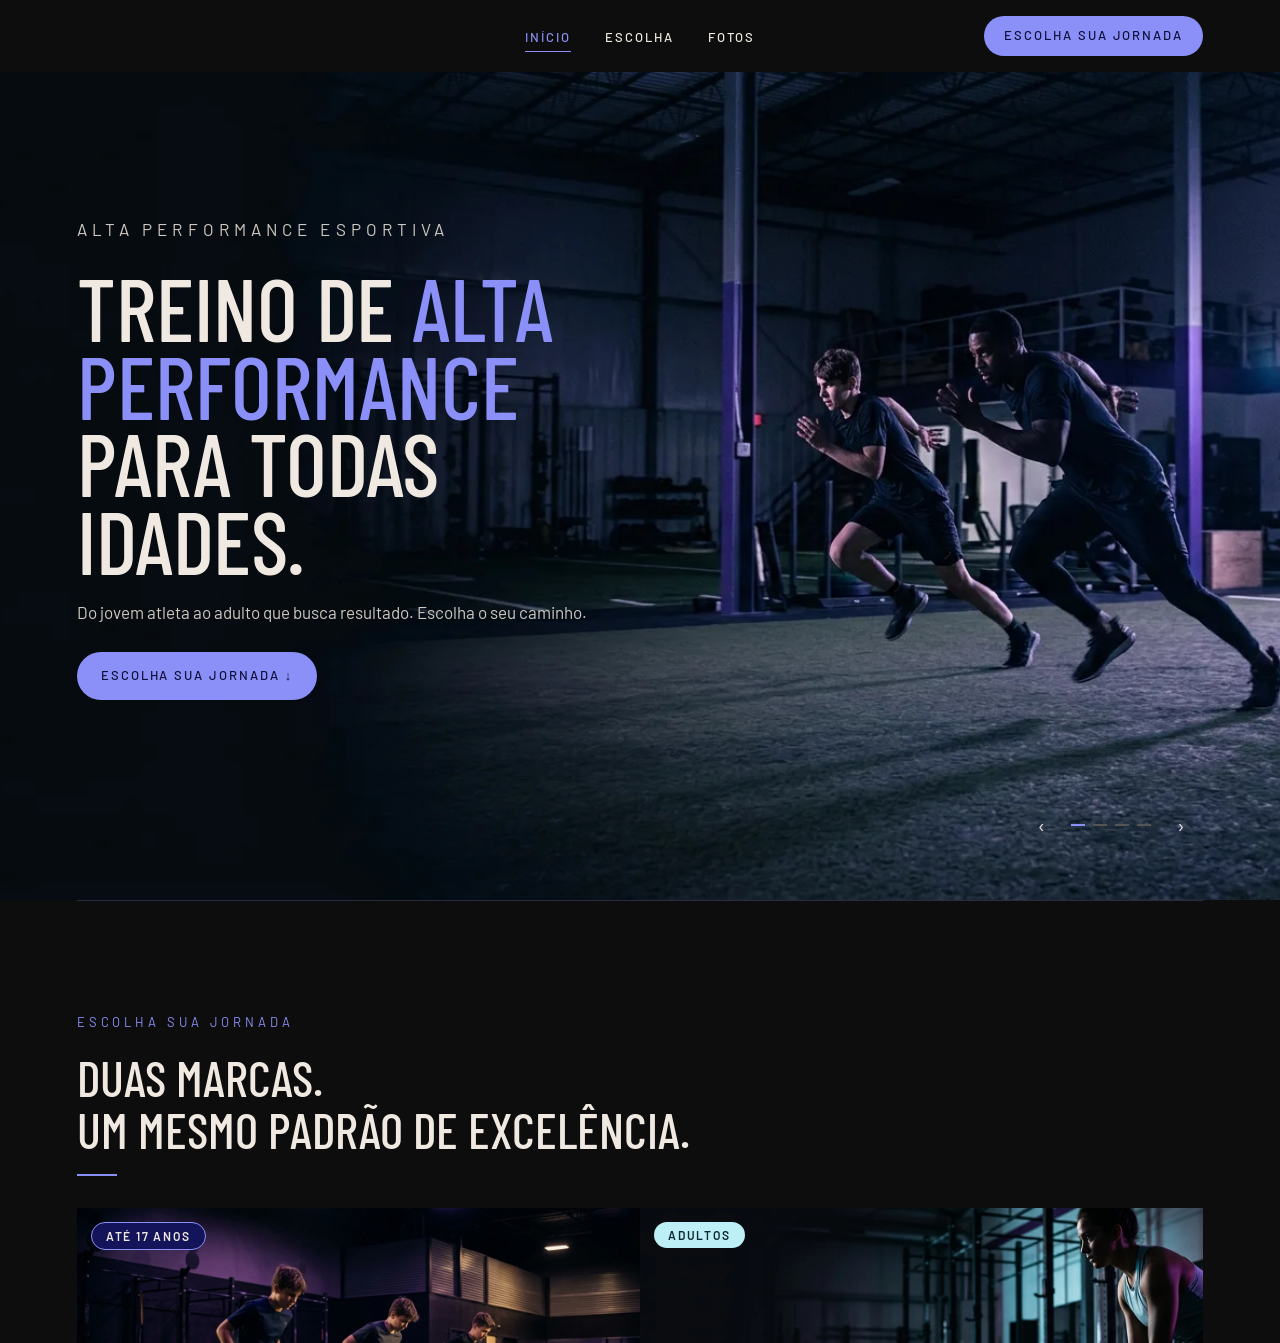
==== commit e9b53725: "github-pages-estrutura" ====
--- a/index.html
+++ b/index.html
@@ -1,224 +1,14 @@
 <!DOCTYPE html>
 <html lang="pt-BR">
 <head>
-    <meta charset="UTF-8">
-    <meta name="viewport" content="width=device-width, initial-scale=1.0">
-    <title>PKZ · One to One | Treino de alta performance</title>
-
-    <!-- Fonts Hub: Barlow Condensed (títulos) e Barlow (texto) -->
-    <link rel="preconnect" href="https://fonts.googleapis.com">
-    <link rel="preconnect" href="https://fonts.gstatic.com" crossorigin>
-    <link href="https://fonts.googleapis.com/css2?family=Barlow+Condensed:wght@400;500;600&family=Barlow:wght@400;500;600&display=swap" rel="stylesheet">
-
-    <!-- Font Awesome (ícones das redes sociais no footer) -->
-    <link rel="stylesheet" href="https://cdnjs.cloudflare.com/ajax/libs/font-awesome/6.5.1/css/all.min.css">
-    <link rel="stylesheet" href="../css/style.css">
+  <meta charset="UTF-8">
+  <meta name="viewport" content="width=device-width, initial-scale=1.0">
+  <title>PKZ · One to One | Treino de alta performance</title>
+  <!-- Página de entrada do GitHub Pages: leva direto para o Hub -->
+  <meta http-equiv="refresh" content="0; url=hub/index.html">
 </head>
-<body class="hub">
-    <!-- HEADER (nav) do Hub: links no centro + botão -->
-    <header class="hub-cabecalho">
-        <!-- Botão hambúrguer: só aparece no celular (CSS, seção 7.7) -->
-        <button
-            class="hamburguer"
-            type="button"
-            id="ham"
-            aria-label="Abrir menu"
-            aria-controls="menuSm"
-            aria-expanded="false"
-        >
-            <span class="bar"></span>
-            <span class="bar"></span>
-            <span class="bar"></span>
-        </button>
-
-        <!-- Menu desktop -->
-        <nav aria-label="Navegação do Hub">
-            <ul class="hub-links">
-                <li>
-                    <a class="hub-link ativo" href="#inicio">Início</a>
-                </li>
-                <li>
-                    <a class="hub-link" href="#escolha">Escolha</a>
-                </li>
-                <li>
-                    <a class="hub-link" href="#fotos">Fotos</a>
-                </li>
-            </ul>
-        </nav>
-        <a class="hub-link hub-cta" href="#escolha">Escolha sua jornada</a>
-
-        <!-- Menu do celular: abre e fecha com o js/menu.js -->
-        <nav class="menu-small" id="menuSm" aria-label="Navegação do Hub (celular)">
-            <ul class="nav-links-small">
-                <li>
-                    <a class="hub-link" href="#inicio">Início</a>
-                </li>
-                <li>
-                    <a class="hub-link" href="#escolha">Escolha</a>
-                </li>
-                <li>
-                    <a class="hub-link" href="#fotos">Fotos</a>
-                </li>
-            </ul>
-        </nav>
-    </header>
-
-    <main>
-        <!-- Hero -->
-        <section class="hub-hero hub-container" id="inicio">
-            <!-- Foto de fundo do hero -->
-            <figure class="hub-hero-foto">
-                <img src="../img/hub-hero.webp" alt="Atleta jovem e atleta adulto treinando lado a lado">
-            </figure>
-
-            <header class="hub-hero-conteudo">
-                <p class="hub-eyebrow">Alta performance esportiva</p>
-                <h1 class="hub-titulo">Treino de <span>alta performance</span> para todas idades.</h1>
-                <p>Do jovem atleta ao adulto que busca resultado. Escolha o seu caminho.</p>
-                <a class="hub-link hub-btn hub-btn-lilas" href="#escolha">Escolha sua jornada &darr;</a>
-            </header>
-
-            <!-- Controles do slider: só visual por enquanto (troca de foto via JavaScript) -->
-            <div class="hub-slider" aria-hidden="true">
-                <span class="hub-slider-seta">&lsaquo;</span>
-                <span class="hub-slider-traco ativo"></span>
-                <span class="hub-slider-traco"></span>
-                <span class="hub-slider-traco"></span>
-                <span class="hub-slider-traco"></span>
-                <span class="hub-slider-seta">&rsaquo;</span>
-            </div>
-        </section>
-
-        <hr class="hub-divisor">
-
-        <!-- ESCOLHA SUA JORNADA: as duas marcas -->
-        <section class="hub-secao hub-container" id="escolha">
-            <header>
-                <p class="hub-eyebrow">Escolha sua jornada</p>
-                <h2 class="hub-subtitulo">Duas marcas.<br>Um mesmo padrão de excelência.</h2>
-                <hr class="hub-traco">
-            </header>
-
-            <div class="hub-marcas">
-                <!-- Playmakerz -->
-                <article class="hub-marca">
-                    <figure class="hub-foto">
-                        <span class="hub-selo selo-pkz">Até 17 anos</span>
-                        <img src="../img/hub-pkz.webp" alt="Jovens atletas da Playmakerz em treino de agilidade" loading="lazy">
-                    </figure>
-                    <img class="hub-marca-logo" src="../pkz/img-pkz/logo-playmakerz.png" alt="Playmakerz">
-                    <p>Formação e alta performance para jovens atletas.</p>
-                    <a class="hub-link hub-btn hub-btn-pkz" href="../pkz/index.html">Acessar PKZ &rarr;</a>
-                </article>
-
-                <!-- One to One -->
-                <article class="hub-marca">
-                    <figure class="hub-foto">
-                        <span class="hub-selo selo-one">Adultos</span>
-                        <img src="../img/hub-oto.webp" alt="Aluna do One to One treinando com kettlebell" loading="lazy">
-                    </figure>
-                    <img class="hub-marca-logo" src="../one-to-one/img-oto/logo-one-to-one.png" alt="One to One Studio">
-                    <p>Treino individualizado para adultos. Um profissional dedicado a você.</p>
-                        <a class="hub-link hub-btn hub-btn-one" href="../one-to-one/index.html">Acessar One to One &rarr;</a>
-                </article>
-            </div>
-        </section>
-
-        <hr class="hub-divisor">
-
-        <!-- Galeria de fotos: uma foto grande + 3 menores com legenda -->
-        <section class="hub-secao hub-container" id="fotos">
-            <header>
-                <p class="hub-eyebrow">Em fotos</p>
-                <h2 class="hub-subtitulo">Veja a gente em ação</h2>
-            </header>
-
-            <!-- Foto principal -->
-            <figure class="hub-foto hub-video-principal">
-                <img src="../img/hub-video-principal.webp" alt="Um dia de treino no centro de treinamento" loading="lazy">
-                <figcaption class="hub-video-legenda">Um dia de<br>treino</figcaption>
-            </figure>
-
-            <!-- 3 fotos menores -->
-            <div class="hub-videos">
-                <figure class="hub-foto hub-video">
-                    <img src="../img/hub-video-pkz.webp" alt="Jovens atletas alongando antes do treino" loading="lazy">
-                    <figcaption>
-                        <span class="hub-video-tag">PKZ</span>
-                        <span class="hub-video-titulo">Preparação de atletas</span>
-                    </figcaption>
-                </figure>
-                <figure class="hub-foto hub-video">
-                    <img src="../img/hub-video-oto.webp" alt="Aluna fazendo afundo com kettlebells" loading="lazy">
-                    <figcaption>
-                        <span class="hub-video-tag">One to One</span>
-                        <span class="hub-video-titulo">Treino individual</span>
-                    </figcaption>
-                </figure>
-                <figure class="hub-foto hub-video">
-                    <img src="../img/hub-video-bastidores.webp" alt="Treinadores montando os equipamentos antes da aula" loading="lazy">
-                    <figcaption>
-                        <span class="hub-video-tag">PKZ · One to One</span>
-                        <span class="hub-video-titulo">Bastidores</span>
-                    </figcaption>
-                </figure>
-            </div>
-        </section>
-    </main>
-    <!-- FOOTER: logos, links das duas marcas, redes sociais e copyright -->
-    <footer class="hub-rodape">
-        <div class="hub-rodape-logos">
-            <img src="../pkz/img-pkz/logo-playmakerz.png" alt="Playmakerz">
-            <span class="hub-rodape-separador"></span>
-            <img src="../one-to-one/img-oto/logo-one-to-one.png" alt="One to One Studio">
-        </div>
-
-        <nav aria-label="Sites das marcas">
-            <ul class="hub-rodape-links">
-                <li><a class="hub-link" href="../pkz/index.html">Site PKZ</a></li>
-                <li><a class="hub-link" href="../one-to-one/index.html">Site One to One</a></li>
-            </ul>
-        </nav>
-        <!-- Redes sociais -->
-        <nav class="hub-redes" aria-label="Redes sociais">
-            <ul class="rodape-social hub-social">
-                <li>
-                    <a class="hub-link social-pkz"
-                       href="https://www.instagram.com/playmakerz/"
-                       target="_blank"
-                       rel="noopener noreferrer"
-                       aria-label="Instagram da Playmakerz"
-                       title="Instagram da Playmakerz">
-                        <i class="fa-brands fa-instagram"></i>
-                    </a>
-                </li>
-                <li>
-                    <a class="hub-link social-one"
-                       href="https://www.instagram.com/onetoonestudio/"
-                       target="_blank"
-                       rel="noopener noreferrer"
-                       aria-label="Instagram do One to One"
-                       title="Instagram do One to One">
-                        <i class="fa-brands fa-instagram"></i>
-                    </a>
-                </li>
-                <li>
-                    <a class="hub-link social-one"
-                       href="https://wa.me/5521971067347"
-                       target="_blank"
-                       rel="noopener noreferrer"
-                       aria-label="WhatsApp do One to One"
-                       title="WhatsApp do One to One">
-                        <i class="fa-brands fa-whatsapp"></i>
-                    </a>
-                </li>
-            </ul>
-        </nav>
-
-        <p class="hub-rodape-copy">&copy; 2026 PKZ &amp; One to One Studio</p>
-    </footer>
-
-    <!-- Menu hambúrguer (igual ao material do professor: script no fim do body) -->
-    <script src="../js/menu.js"></script>
+<body>
+  <!-- Reserva caso o navegador não redirecione sozinho -->
+  <p><a href="hub/index.html">Entrar no site</a></p>
 </body>
-</html>+</html>
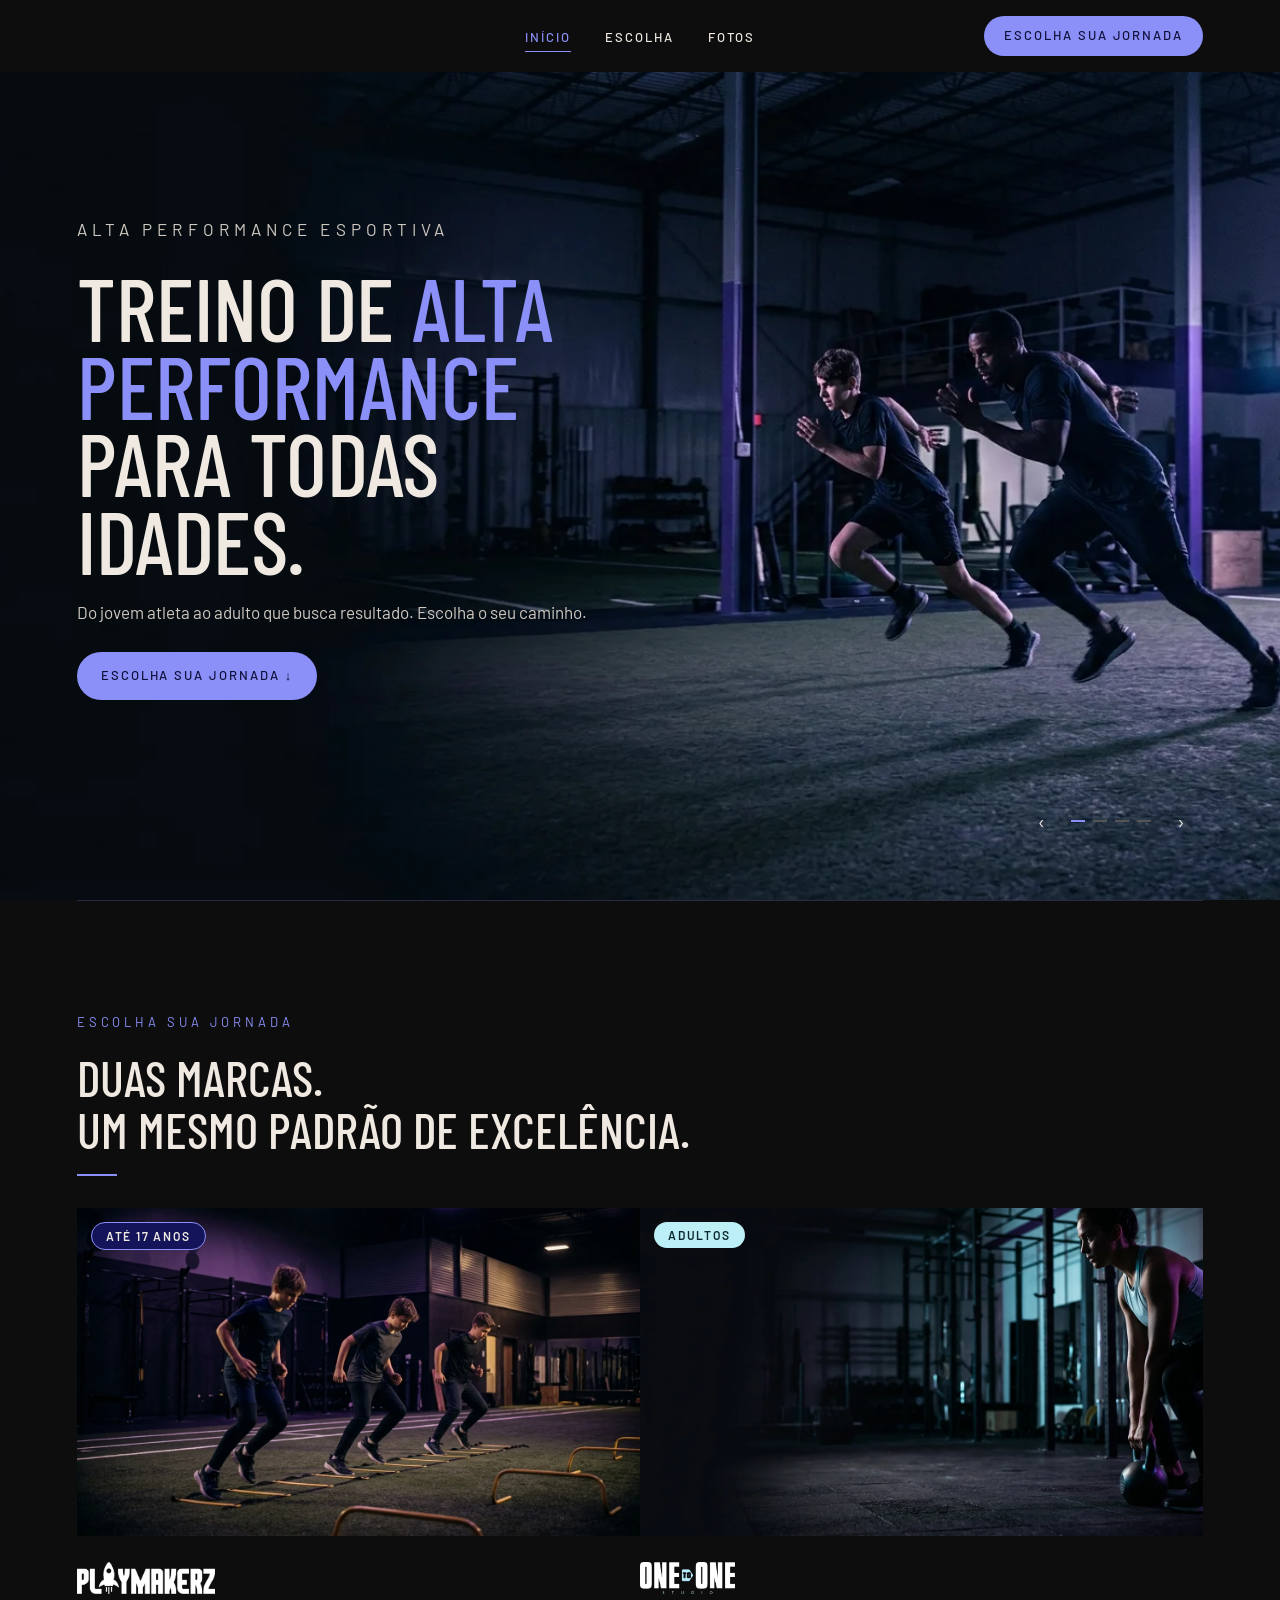
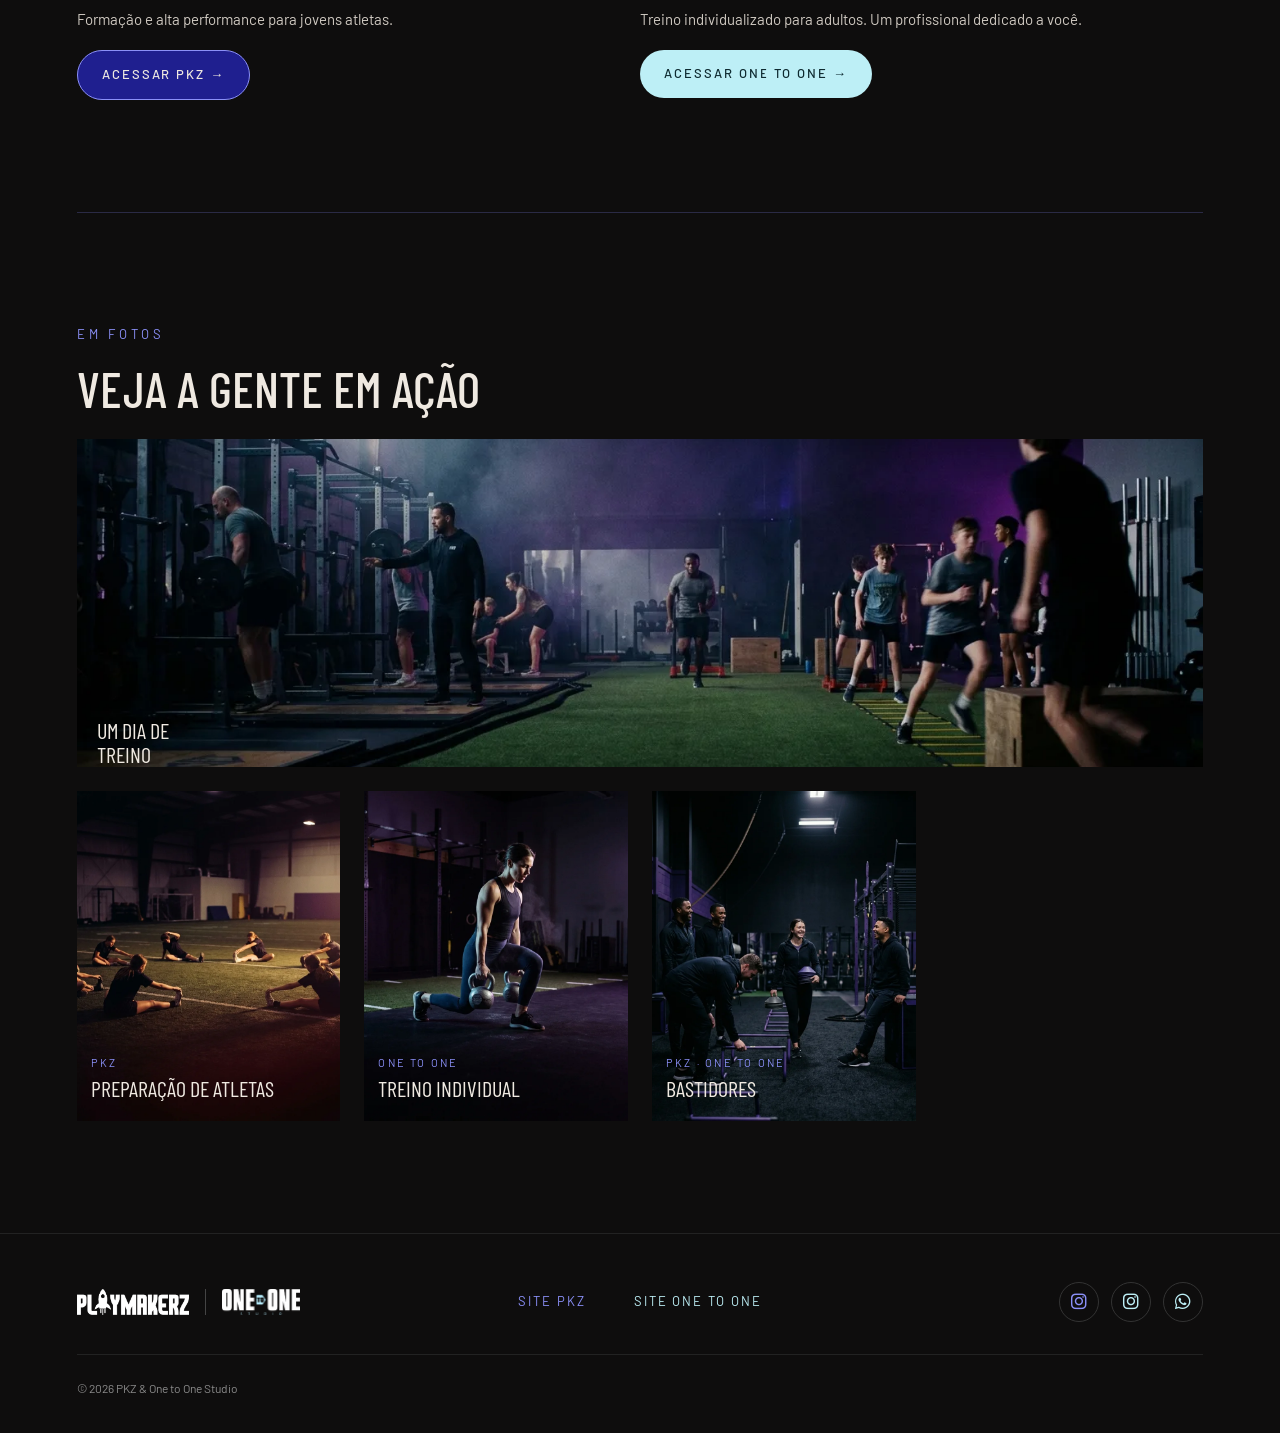
==== commit 5c93e246: "index-hub-principal-fora-de-pasta" ====
--- a/index.html
+++ b/index.html
@@ -1,14 +1,226 @@
 <!DOCTYPE html>
 <html lang="pt-BR">
 <head>
-  <meta charset="UTF-8">
-  <meta name="viewport" content="width=device-width, initial-scale=1.0">
-  <title>PKZ · One to One | Treino de alta performance</title>
-  <!-- Página de entrada do GitHub Pages: leva direto para o Hub -->
-  <meta http-equiv="refresh" content="0; url=hub/index.html">
+    <meta charset="UTF-8">
+    <meta name="viewport" content="width=device-width, initial-scale=1.0">
+    <title>PKZ · One to One | Treino de alta performance</title>
+
+    <!-- Fonts Hub: Barlow Condensed (títulos) e Barlow (texto) -->
+    <link rel="preconnect" href="https://fonts.googleapis.com">
+    <link rel="preconnect" href="https://fonts.gstatic.com" crossorigin>
+    <link href="https://fonts.googleapis.com/css2?family=Barlow+Condensed:wght@400;500;600&family=Barlow:wght@400;500;600&display=swap" rel="stylesheet">
+
+    <!-- Font Awesome (ícones das redes sociais no footer) -->
+    <link rel="stylesheet" href="https://cdnjs.cloudflare.com/ajax/libs/font-awesome/6.5.1/css/all.min.css">
+    <link rel="stylesheet" href="css/style.css">
 </head>
-<body>
-  <!-- Reserva caso o navegador não redirecione sozinho -->
-  <p><a href="hub/index.html">Entrar no site</a></p>
+<body class="hub">
+    <!-- HEADER (nav) do Hub: links no centro + botão -->
+    <header class="hub-cabecalho">
+        <!-- Botão hambúrguer: só aparece no celular (CSS, seção 7.7) -->
+        <button
+            class="hamburguer"
+            type="button"
+            id="ham"
+            aria-label="Abrir menu"
+            aria-controls="menuSm"
+            aria-expanded="false"
+        >
+            <span class="bar"></span>
+            <span class="bar"></span>
+            <span class="bar"></span>
+        </button>
+
+        <!-- Menu desktop -->
+        <nav aria-label="Navegação do Hub">
+            <ul class="hub-links">
+                <li>
+                    <a class="hub-link ativo" href="#inicio">Início</a>
+                </li>
+                <li>
+                    <a class="hub-link" href="#escolha">Escolha</a>
+                </li>
+                <li>
+                    <a class="hub-link" href="#fotos">Fotos</a>
+                </li>
+            </ul>
+        </nav>
+        <a class="hub-link hub-cta" href="#escolha">Escolha sua jornada</a>
+
+        <!-- Menu do celular: abre e fecha com o js/menu.js -->
+        <nav class="menu-small" id="menuSm" aria-label="Navegação do Hub (celular)">
+            <ul class="nav-links-small">
+                <li>
+                    <a class="hub-link" href="#inicio">Início</a>
+                </li>
+                <li>
+                    <a class="hub-link" href="#escolha">Escolha</a>
+                </li>
+                <li>
+                    <a class="hub-link" href="#fotos">Fotos</a>
+                </li>
+            </ul>
+        </nav>
+    </header>
+
+    <main>
+        <!-- Hero -->
+        <section class="hub-hero hub-container" id="inicio">
+            <!-- Foto de fundo do hero: o js/hub.js troca o src e o alt -->
+            <figure class="hub-hero-foto">
+                <img id="hero-foto" src="img/hub-hero.webp" alt="Atleta jovem e atleta adulto treinando lado a lado">
+            </figure>
+
+            <header class="hub-hero-conteudo">
+                <p class="hub-eyebrow">Alta performance esportiva</p>
+                <h1 class="hub-titulo">Treino de <span>alta performance</span> para todas idades.</h1>
+                <p>Do jovem atleta ao adulto que busca resultado. Escolha o seu caminho.</p>
+                <a class="hub-link hub-btn hub-btn-lilas" href="#escolha">Escolha sua jornada &darr;</a>
+            </header>
+
+            <!-- Controles do slider: o js/hub.js troca a foto de fundo.
+                 hidden = escondido até o JS carregar (sem JS as setas não fariam nada) -->
+            <div class="hub-slider" id="hero-slider" hidden>
+                <button class="hub-slider-seta" type="button" id="hero-anterior" aria-label="Foto anterior">&lsaquo;</button>
+                <!-- Um tracinho para cada foto: criados pelo js/hub.js -->
+                <div class="hub-slider-tracos" id="hero-tracos"></div>
+                <button class="hub-slider-seta" type="button" id="hero-proxima" aria-label="Próxima foto">&rsaquo;</button>
+            </div>
+        </section>
+
+        <hr class="hub-divisor">
+
+        <!-- ESCOLHA SUA JORNADA: as duas marcas -->
+        <section class="hub-secao hub-container" id="escolha">
+            <header>
+                <p class="hub-eyebrow">Escolha sua jornada</p>
+                <h2 class="hub-subtitulo">Duas marcas.<br>Um mesmo padrão de excelência.</h2>
+                <hr class="hub-traco">
+            </header>
+
+            <div class="hub-marcas">
+                <!-- Playmakerz -->
+                <article class="hub-marca">
+                    <figure class="hub-foto">
+                        <span class="hub-selo selo-pkz">Até 17 anos</span>
+                        <img src="img/hub-pkz.webp" alt="Jovens atletas da Playmakerz em treino de agilidade" loading="lazy">
+                    </figure>
+                    <img class="hub-marca-logo" src="pkz/img-pkz/logo-playmakerz.png" alt="Playmakerz">
+                    <p>Formação e alta performance para jovens atletas.</p>
+                    <a class="hub-link hub-btn hub-btn-pkz" href="pkz/index.html">Acessar PKZ &rarr;</a>
+                </article>
+
+                <!-- One to One -->
+                <article class="hub-marca">
+                    <figure class="hub-foto">
+                        <span class="hub-selo selo-one">Adultos</span>
+                        <img src="img/hub-oto.webp" alt="Aluna do One to One treinando com kettlebell" loading="lazy">
+                    </figure>
+                    <img class="hub-marca-logo" src="one-to-one/img-oto/logo-one-to-one.png" alt="One to One Studio">
+                    <p>Treino individualizado para adultos. Um profissional dedicado a você.</p>
+                        <a class="hub-link hub-btn hub-btn-one" href="one-to-one/index.html">Acessar One to One &rarr;</a>
+                </article>
+            </div>
+        </section>
+
+        <hr class="hub-divisor">
+
+        <!-- Galeria de fotos: uma foto grande + 3 menores com legenda -->
+        <section class="hub-secao hub-container" id="fotos">
+            <header>
+                <p class="hub-eyebrow">Em fotos</p>
+                <h2 class="hub-subtitulo">Veja a gente em ação</h2>
+            </header>
+
+            <!-- Foto principal -->
+            <figure class="hub-foto hub-video-principal">
+                <img src="img/hub-video-principal.webp" alt="Um dia de treino no centro de treinamento" loading="lazy">
+                <figcaption class="hub-video-legenda">Um dia de<br>treino</figcaption>
+            </figure>
+
+            <!-- 3 fotos menores -->
+            <div class="hub-videos">
+                <figure class="hub-foto hub-video">
+                    <img src="img/hub-video-pkz.webp" alt="Jovens atletas alongando antes do treino" loading="lazy">
+                    <figcaption>
+                        <span class="hub-video-tag">PKZ</span>
+                        <span class="hub-video-titulo">Preparação de atletas</span>
+                    </figcaption>
+                </figure>
+                <figure class="hub-foto hub-video">
+                    <img src="img/hub-video-oto.webp" alt="Aluna fazendo afundo com kettlebells" loading="lazy">
+                    <figcaption>
+                        <span class="hub-video-tag">One to One</span>
+                        <span class="hub-video-titulo">Treino individual</span>
+                    </figcaption>
+                </figure>
+                <figure class="hub-foto hub-video">
+                    <img src="img/hub-video-bastidores.webp" alt="Treinadores montando os equipamentos antes da aula" loading="lazy">
+                    <figcaption>
+                        <span class="hub-video-tag">PKZ · One to One</span>
+                        <span class="hub-video-titulo">Bastidores</span>
+                    </figcaption>
+                </figure>
+            </div>
+        </section>
+    </main>
+    <!-- FOOTER: logos, links das duas marcas, redes sociais e copyright -->
+    <footer class="hub-rodape">
+        <div class="hub-rodape-logos">
+            <img src="pkz/img-pkz/logo-playmakerz.png" alt="Playmakerz">
+            <span class="hub-rodape-separador"></span>
+            <img src="one-to-one/img-oto/logo-one-to-one.png" alt="One to One Studio">
+        </div>
+
+        <nav aria-label="Sites das marcas">
+            <ul class="hub-rodape-links">
+                <li><a class="hub-link" href="pkz/index.html">Site PKZ</a></li>
+                <li><a class="hub-link" href="one-to-one/index.html">Site One to One</a></li>
+            </ul>
+        </nav>
+        <!-- Redes sociais -->
+        <nav class="hub-redes" aria-label="Redes sociais">
+            <ul class="rodape-social hub-social">
+                <li>
+                    <a class="hub-link social-pkz"
+                       href="https://www.instagram.com/playmakerz/"
+                       target="_blank"
+                       rel="noopener noreferrer"
+                       aria-label="Instagram da Playmakerz"
+                       title="Instagram da Playmakerz">
+                        <i class="fa-brands fa-instagram"></i>
+                    </a>
+                </li>
+                <li>
+                    <a class="hub-link social-one"
+                       href="https://www.instagram.com/onetoonestudio/"
+                       target="_blank"
+                       rel="noopener noreferrer"
+                       aria-label="Instagram do One to One"
+                       title="Instagram do One to One">
+                        <i class="fa-brands fa-instagram"></i>
+                    </a>
+                </li>
+                <li>
+                    <a class="hub-link social-one"
+                       href="https://wa.me/5521971067347"
+                       target="_blank"
+                       rel="noopener noreferrer"
+                       aria-label="WhatsApp do One to One"
+                       title="WhatsApp do One to One">
+                        <i class="fa-brands fa-whatsapp"></i>
+                    </a>
+                </li>
+            </ul>
+        </nav>
+
+        <p class="hub-rodape-copy">&copy; 2026 PKZ &amp; One to One Studio</p>
+    </footer>
+
+    <!-- Menu hambúrguer (igual ao material do professor: script no fim do body) -->
+    <script src="js/menu.js"></script>
+
+    <!-- Slider do hero (troca da foto de fundo) -->
+    <script src="js/hub.js"></script>
 </body>
-</html>
+</html>
--- a/css/style.css
+++ b/css/style.css
@@ -0,0 +1,2444 @@
+/* =====================================================================
+   0. CONFIGURAÇÕES GLOBAIS
+   Variáveis, reset, tipografia, botões, campos de formulário,
+   cards, placeholders, header (nav) e footer (nav).
+   ===================================================================== */
+
+/* ---------- 0.1 Variáveis (cores, fontes e medidas do design) ---------- */
+:root {
+  /* Cores One to One */
+  --cor-fundo: #0b0b0b;          /* fundo de todas as páginas */
+  --cor-superficie: #111111;     /* fundo de inputs e cards */
+  --cor-placeholder: #161616;    /* caixas de foto/vídeo ainda vazias */
+  --cor-borda: #242424;          /* bordas finas de cards e inputs */
+  --cor-texto: #ffffff;          /* títulos */
+  --cor-texto-suave: #cfcfcf;    /* parágrafos */
+  --cor-texto-apagado: #8a8a8a;  /* placeholders e legendas */
+  --cor-azul: #8ed3e6;           /* azul One to One (destaques e botões) */
+  --cor-azul-escuro: #0e1b22;    /* fundo dos horários livres */
+  --cor-azul-borda: #1f4555;     /* borda dos horários livres */
+
+  /* Fontes (carregadas pelo Google Fonts no <head> de cada página) */
+  --fonte-titulo: "Archivo", Arial, sans-serif;               /* títulos pesados */
+  --fonte-condensada: "Oswald", "Arial Narrow", sans-serif;   /* eyebrows e botões */
+  --fonte-texto: "DM Sans", Arial, sans-serif;                /* parágrafos */
+
+  /* Medidas */
+  --espaco-lateral: 24px;       /* margem mínima esquerda/direita (celular) */
+  --largura-conteudo: 1680px;   /* largura máxima do conteúdo (só em telas enormes) */
+
+  /* Margem lateral de header, seções e footer: 6% da largura da tela (6vw),
+     então cresce junto com a tela e fica proporcional em qualquer monitor.
+     max() escolhe o maior dos valores: nunca menos que 24px e, em telas
+     enormes, o conteúdo para de crescer em 1680px. */
+  --margem: max(var(--espaco-lateral), 6vw, calc((100% - var(--largura-conteudo)) / 2));
+
+  --raio-card: 16px;   /* cantos arredondados dos cards */
+  --raio-campo: 10px;  /* cantos dos inputs */
+}
+
+
+/* ---------- 0.2 Reset ---------- */
+/* border-box: largura total já inclui padding e borda (boa prática do slide de box-sizing) */
+* {
+  box-sizing: border-box;
+  margin: 0;
+  padding: 0;
+}
+
+body {
+  background-color: var(--cor-fundo);
+  color: var(--cor-texto);
+  font-family: var(--fonte-texto);
+  font-size: 16px;
+  line-height: 1.5;
+}
+
+/* Imagens nunca distorcem (slide "Boas práticas com imagens") */
+img {
+  max-width: 100%;
+  height: auto;
+  display: block;
+}
+
+a {
+  color: inherit;
+  text-decoration: none;
+}
+
+ul,
+ol {
+  list-style: none;
+}
+
+
+/* ---------- 0.3 Header (nav) — fixo no topo da One to One e da PKZ ---------- */
+/* position: sticky = o header rola junto até encostar no topo (top: 0)
+   e fica preso ali enquanto o resto da página rola por baixo dele. */
+.cabecalho {
+  position: sticky;
+  top: 0;
+  z-index: 10;                          /* fica por cima das seções que passam por baixo */
+  display: flex;
+  justify-content: space-between;       /* logo na esquerda, links na direita */
+  align-items: center;
+  height: 72px;
+  padding: 0 var(--margem);
+  background-color: var(--cor-fundo);   /* fundo sólido para o conteúdo não aparecer atrás */
+  border-bottom: 1px solid #1d1d1d;
+}
+
+.logo img {
+  height: 46px;
+  width: auto;
+}
+
+.cabecalho-links {
+  display: flex;
+  gap: 44px;
+}
+
+.cabecalho-links a {
+  font-family: var(--fonte-titulo);
+  font-weight: 800;
+  font-size: 15px;
+  text-transform: uppercase;
+}
+
+.cabecalho-links a:hover {
+  color: var(--cor-azul);
+}
+
+/* ---------- Menu hambúrguer (celular) ----------
+   Baseado no styles.css do material do professor (pasta hamburguer).
+   Mudanças: cores pelas variáveis do tema, top = altura do .cabecalho
+   e o menu fica DENTRO do header fixo, para abrir logo abaixo dele. */
+
+/* Botão: escondido no desktop */
+.hamburguer {
+  display: none;
+  flex-direction: column;
+  cursor: pointer;
+  background: none;
+  border: none;
+}
+
+.bar {
+  width: 30px;
+  height: 3px;
+  background-color: var(--cor-texto);
+  margin: 4px 0;
+}
+
+/* Menu do celular */
+.menu-small {
+  position: absolute;
+  top: 72px;               /* altura do .cabecalho */
+  left: 0;
+  width: 100%;
+  background: var(--cor-fundo);
+  border-bottom: 1px solid var(--cor-borda);
+
+  display: none;
+  flex-direction: column;
+  padding: 24px var(--margem);
+
+  opacity: 0;
+  transform: translateY(-10px);
+  transition: all 0.3s ease;
+  pointer-events: none;
+}
+
+.menu-small.activated {
+  display: flex;
+  opacity: 1;
+  transform: translateY(0);
+  pointer-events: auto;
+}
+
+.nav-links-small {
+  display: flex;
+  flex-direction: column;
+  gap: 20px;
+}
+
+.nav-links-small a {
+  font-family: var(--fonte-titulo);
+  font-weight: 800;
+  font-size: 18px;
+  text-transform: uppercase;
+}
+
+.nav-links-small a:hover {
+  color: var(--cor-azul);
+}
+
+
+/* ---------- 0.4 Seções da página e tipografia comum ---------- */
+/* Cada <section class="pagina"> é uma parte da página que rola (Home, Sobre, Treinos...). */
+.pagina {
+  display: flex;
+  flex-direction: column;
+  justify-content: center;   /* conteúdo no meio da altura da seção */
+  min-height: 100vh;         /* cada seção ocupa pelo menos uma tela inteira */
+  padding: 120px var(--margem);
+  scroll-margin-top: 72px;   /* ao clicar num link #secao, o título não fica atrás do header fixo */
+}
+
+/* Linha fina entre uma seção e a próxima (combinador "+": seção logo depois de outra seção) */
+.pagina + .pagina {
+  border-top: 1px solid var(--cor-borda);
+}
+
+/* Texto pequeno azul acima do título: "ONE TO ONE · CADASTRO" */
+.eyebrow {
+  font-family: var(--fonte-condensada);
+  font-weight: 400;
+  font-size: 15px;
+  letter-spacing: 0.3em;
+  text-transform: uppercase;
+  color: var(--cor-azul);
+  margin-bottom: 32px;
+}
+
+/* Título gigante das páginas: "CADASTRO DE ALUNOS" */
+.titulo-pagina {
+  font-family: var(--fonte-titulo);
+  font-weight: 900;
+  font-size: 96px;
+  line-height: 1;
+  text-transform: uppercase;
+  overflow-wrap: break-word;   /* em telas bem estreitas, palavra longa quebra em vez de sair da tela */
+  margin-bottom: 56px;
+}
+
+/* Parágrafo de apoio logo abaixo do título */
+.texto-lead {
+  font-size: 22px;
+  line-height: 1.9;
+  color: var(--cor-texto-suave);
+}
+
+/* Layout de duas colunas iguais (texto | formulário/foto) */
+.duas-colunas {
+  display: grid;
+  grid-template-columns: 1fr 1fr;
+  gap: 80px;
+}
+
+/* min-width: 0 deixa cada coluna encolher em telas pequenas
+   (sem isso o conteúdo empurra a página para o lado) */
+.duas-colunas > * {
+  min-width: 0;
+}
+
+/* ---------- 0.5 Botões ---------- */
+.btn {
+  display: inline-flex;
+  justify-content: center;
+  align-items: center;
+  height: 60px;
+  padding: 0 44px;
+  border-radius: 999px;   /* formato pílula */
+  font-family: var(--fonte-condensada);
+  font-size: 17px;
+  letter-spacing: 0.2em;
+  text-transform: uppercase;
+  border: 1px solid transparent;
+  cursor: pointer;
+}
+
+/* Botão cheio azul: "FAZER CADASTRO" */
+.btn-primario {
+  background-color: var(--cor-azul);
+  color: #0b0b0b;
+}
+
+/* Botão só com contorno: "JÁ SOU ALUNO · LOGIN" */
+.btn-contorno {
+  background-color: transparent;
+  color: var(--cor-texto);
+  border-color: #2e2e2e;
+}
+
+.btn-primario:hover {
+  background-color: #a8e0ee;
+}
+
+.btn-contorno:hover {
+  border-color: var(--cor-azul);
+}
+
+/* Variante com fonte Archivo pesada (usada em Contato e Home) */
+.btn-pesado {
+  font-family: var(--fonte-titulo);
+  font-weight: 900;
+  letter-spacing: 0.25em;
+}
+
+
+/* ---------- 0.6 Campos de formulário ---------- */
+.campo {
+  width: 100%;
+  height: 64px;
+  padding: 0 22px;
+  background-color: var(--cor-superficie);
+  border: 1px solid var(--cor-borda);
+  border-radius: var(--raio-campo);
+  color: var(--cor-texto);
+  font-family: var(--fonte-texto);
+  font-size: 18px;
+}
+
+.campo::placeholder {
+  color: var(--cor-texto-apagado);
+}
+
+/* Label escondida visualmente, mas lida pelos leitores de tela (acessibilidade) */
+.label-oculta {
+  position: absolute;
+  width: 1px;
+  height: 1px;
+  overflow: hidden;
+}
+
+
+/* ---------- 0.7 Cards e placeholders de mídia ---------- */
+.card {
+  background-color: var(--cor-fundo);
+  border: 1px solid var(--cor-borda);
+  border-radius: var(--raio-card);
+}
+
+
+/* Fotos reais dentro das <figure> (hero, equipe e galeria) */
+.foto {
+  overflow: hidden;                 /* a imagem respeita os cantos arredondados */
+  border-radius: var(--raio-card);
+  background-color: var(--cor-placeholder);
+}
+
+/* object-fit: cover = a imagem preenche a caixa toda sem distorcer (corta as sobras) */
+.foto img {
+  width: 100%;
+  height: 100%;
+  object-fit: cover;
+}
+
+/* ---------- 0.8 Footer (nav) — no final da página, depois da última seção ---------- */
+/* Linha de cima: logo | links | redes sociais. Linha de baixo: copyright.
+   flex-wrap deixa o copyright (100% de largura) cair para a linha de baixo. */
+.rodape {
+  display: flex;
+  flex-wrap: wrap;
+  justify-content: space-between;
+  align-items: center;
+  gap: 32px;
+  padding: 56px var(--margem) 40px;
+  border-top: 1px solid #1d1d1d;
+}
+
+.rodape-logo img {
+  height: 32px;
+  width: auto;
+}
+
+.rodape-links {
+  display: flex;
+  flex-wrap: wrap;
+  gap: 28px;
+}
+
+.rodape-links a {
+  font-family: var(--fonte-condensada);
+  font-size: 13px;
+  letter-spacing: 0.2em;
+  text-transform: uppercase;
+  color: var(--cor-texto-suave);
+}
+
+.rodape-links a:hover {
+  color: var(--cor-azul);
+}
+
+/* Redes sociais: ícones redondos com borda fina */
+.rodape-social {
+  display: flex;
+  gap: 12px;
+}
+
+.rodape-social a {
+  display: flex;
+  justify-content: center;
+  align-items: center;
+  width: 44px;
+  height: 44px;
+  border: 1px solid var(--cor-borda);
+  border-radius: 50%;   /* círculo */
+  font-size: 18px;
+  color: var(--cor-texto-suave);
+}
+
+/* Passar o mouse: círculo preenchido com a cor de destaque da marca */
+.rodape-social a:hover {
+  background-color: var(--cor-azul);
+  border-color: var(--cor-azul);
+  color: var(--cor-fundo);
+}
+
+.rodape-copy {
+  width: 100%;   /* ocupa a linha inteira de baixo */
+  padding-top: 28px;
+  border-top: 1px solid #1d1d1d;
+  font-size: 13px;
+  color: var(--cor-texto-apagado);
+}
+
+
+/* ---------- 0.9 Responsivo global (tablets e celulares) ---------- */
+/* Tablets: as duas colunas ficam uma embaixo da outra */
+@media (max-width: 1100px) {
+  .duas-colunas {
+    grid-template-columns: 1fr;
+    gap: 56px;
+  }
+
+  /* Títulos um pouco menores para palavras longas (LOCALIZAÇÃO) caberem */
+  .titulo-pagina {
+    font-size: 72px;
+  }
+}
+
+/* Celulares */
+@media (max-width: 767px) {
+  /* Celular: esconde o menu desktop e mostra o hambúrguer */
+  .cabecalho-links {
+    display: none;
+  }
+
+  .hamburguer {
+    display: flex;
+  }
+
+  .pagina {
+    min-height: auto;
+    padding: 72px var(--margem);
+  }
+
+  .titulo-pagina {
+    font-size: 44px;
+  }
+
+  .texto-lead {
+    font-size: 17px;
+  }
+
+  .rodape {
+    flex-direction: column;
+    align-items: flex-start;
+  }
+}
+
+
+/* ---------- 0.10 Tema Playmakerz ----------
+   A página pkz/index.html usa <body class="pkz">.
+   Aqui só trocamos os VALORES das variáveis: todas as classes acima
+   (botões, campos, cards, header, footer, placeholders) passam a sair
+   em azul-marinho + dourado, com a fonte Barlow.
+   Obs.: na PKZ a variável --cor-azul guarda o DOURADO (cor de destaque). */
+.pkz {
+  --cor-fundo: #01012e;          /* azul-marinho do fundo */
+  --cor-superficie: #08083f;     /* inputs e cards */
+  --cor-placeholder: #0a0a44;    /* caixas de foto/vídeo */
+  --cor-borda: #22225c;
+  --cor-texto-suave: #e8e8f2;
+  --cor-texto-apagado: #8a8ab8;
+  --cor-azul: #c9a24a;           /* dourado PKZ (destaque) */
+  --cor-azul-escuro: #0d0d55;    /* fundo dos horários livres */
+  --cor-azul-borda: #34348a;     /* borda dos horários livres */
+  --fonte-titulo: "Barlow Condensed", "Arial Narrow", sans-serif;
+  --fonte-condensada: "Barlow Condensed", "Arial Narrow", sans-serif;
+  --fonte-texto: "Barlow", Arial, sans-serif;
+}
+
+/* Linhas do header/footer em azul */
+.pkz .cabecalho,
+.pkz .rodape {
+  border-color: #1b1b4d;
+}
+
+/* Links do menu: condensada fina (no One to One é Archivo pesada) */
+.pkz .cabecalho-links a {
+  font-weight: 400;
+  font-size: 16px;
+}
+
+/* Menu do celular na PKZ: mesma condensada fina */
+.pkz .nav-links-small a {
+  font-weight: 400;
+}
+
+/* Títulos da PKZ são mais leves que os da One to One */
+.pkz .titulo-pagina {
+  font-weight: 500;
+  letter-spacing: 0.01em;
+}
+
+.pkz .eyebrow {
+  font-size: 13px;
+  letter-spacing: 0.35em;
+}
+
+.pkz .btn {
+  font-weight: 500;
+}
+
+.pkz .btn-primario {
+  color: #01012e;
+}
+
+.pkz .btn-primario:hover {
+  background-color: #dbb862;
+}
+
+.pkz .btn-contorno {
+  border-color: #2c2c6e;
+}
+
+.pkz .btn-pesado {
+  font-weight: 700;
+  letter-spacing: 0.15em;
+}
+
+ /* ===1. HOME === */
+
+/* Coluna do texto um pouco mais larga que a da foto (3 partes x 2 partes) */
+.home-hero {
+  grid-template-columns: 3fr 2fr;
+  align-items: center;
+}
+
+.home-hero .eyebrow {
+  font-size: 15px;
+  letter-spacing: 0.35em;
+}
+
+/* clamp(mínimo, ideal, máximo): o título acompanha a largura da tela
+   (5.2vw = 5,2% da largura) sem passar de 96px nem ficar menor que 56px */
+.home-titulo {
+  font-size: clamp(56px, 5.2vw, 96px);
+  margin-bottom: 28px;
+}
+
+.home-hero .texto-lead {
+  max-width: 600px;
+  margin-bottom: 40px;
+}
+
+.home-botoes {
+  display: flex;
+}
+
+/* CTA único "AGENDAR AULA EXPERIMENTAL": botão cheio com Archivo */
+.home-botoes .btn-pesado {
+  height: 64px;
+  padding: 0 44px;
+  font-size: 15px;
+  letter-spacing: 0.1em;
+}
+
+.home-foto {
+  height: 520px;
+}
+
+/* Tablets: texto em cima, foto embaixo */
+@media (max-width: 1100px) {
+  .home-hero {
+    grid-template-columns: 1fr;
+  }
+}
+
+@media (max-width: 767px) {
+  .home-titulo {
+    font-size: 44px;
+  }
+
+  .home-foto {
+    height: 280px;
+  }
+}
+
+/* ----- 1.2 Home Playmakerz ----- */
+.pkz .home-titulo {
+  font-size: 100px;
+  line-height: 1.04;
+}
+
+.pkz .home-hero .eyebrow {
+  font-size: 13px;
+}
+
+/* CTA único "AGENDAR AULA GRÁTIS →" dourado */
+.pkz .home-botoes .btn-pesado {
+  height: 60px;
+  padding: 0 40px;
+  font-size: 18px;
+}
+
+@media (max-width: 767px) {
+  .pkz .home-titulo {
+    font-size: 48px;
+  }
+}
+/* =====================================================================
+   2. SOBRE + TREINOS
+   Seções #sobre e #treinos de one-to-one/index.html e pkz/index.html
+   ===================================================================== */
+
+/* ----- 2.1 Sobre nós ----- */
+.sobre-titulo {
+  font-size: 88px;
+  margin-bottom: 40px;
+}
+
+.sobre-texto p {
+  font-size: 21px;
+  line-height: 1.95;
+  color: var(--cor-texto-suave);
+  margin-bottom: 4px;
+}
+
+/* Link "COMPARAR OS DOIS PROGRAMAS →" (leva para a escolha no Hub) */
+.link-seta {
+  display: inline-block;
+  margin-top: 56px;
+  font-family: var(--fonte-titulo);
+  font-weight: 900;
+  font-size: 16px;
+  letter-spacing: 0.2em;
+  text-transform: uppercase;
+  color: var(--cor-azul);
+}
+
+.link-seta:hover {
+  color: var(--cor-texto);
+}
+
+.sobre-foto {
+  height: 500px;
+}
+
+/* ----- 2.2 Informações sobre treinos ----- */
+.treinos-intro {
+  max-width: 680px;
+  margin-bottom: 64px;
+}
+
+/* 3 cards lado a lado */
+.treinos-cards {
+  display: grid;
+  grid-template-columns: repeat(3, 1fr);
+  gap: 32px;
+}
+
+/* Tablets e celulares: um card embaixo do outro */
+@media (max-width: 1200px) {
+  .treinos-cards {
+    grid-template-columns: 1fr;
+  }
+}
+
+/* Card em coluna: texto empurrado para baixo com margin-top: auto */
+.treino-card {
+  display: flex;
+  flex-direction: column;
+  min-height: 340px;
+  padding: 48px 44px;
+}
+
+.treino-card .eyebrow {
+  font-size: 13px;
+  margin-bottom: 20px;
+}
+
+.treino-card h2 {
+  font-family: var(--fonte-titulo);
+  font-weight: 900;
+  font-size: 30px;
+  line-height: 1.4;
+  letter-spacing: 0.06em;
+  text-transform: uppercase;
+}
+
+/*
+ * Só o parágrafo logo depois do título (combinador "+"),
+ * para não pegar o eyebrow do card.
+ */
+.treino-card h2 + p {
+  margin-top: auto;
+  padding-top: 32px;
+  font-size: 19px;
+  line-height: 1.8;
+  color: var(--cor-texto-suave);
+}
+
+@media (max-width: 767px) {
+  .sobre-titulo {
+    font-size: 44px;
+  }
+
+  /* Cards mais compactos no celular para acomodar palavras longas. */
+  .treino-card {
+    min-height: auto;
+    padding: 32px 24px;
+  }
+
+  .treino-card h2,
+  .pkz .treino-card h2 {
+    font-size: 20px;
+    letter-spacing: 0.02em;
+  }
+}
+
+/* ----- 2.3 Sobre Playmakerz ----- */
+.pkz .sobre-titulo {
+  font-size: 88px;
+}
+
+.pkz .sobre-texto p {
+  line-height: 2.2;
+  margin-bottom: 20px;
+}
+
+.pkz .link-seta {
+  margin-top: 24px;
+  font-weight: 500;
+  font-size: 15px;
+  letter-spacing: 0.25em;
+}
+
+/* ----- 2.4 Treinos Playmakerz: texto logo abaixo do título ----- */
+.pkz .treino-card {
+  min-height: 300px;
+}
+
+.pkz .treino-card h2 {
+  font-weight: 600;
+  font-size: 30px;
+  letter-spacing: 0.04em;
+}
+
+.pkz .treino-card h2 + p {
+  margin-top: 0;
+  padding-top: 16px;
+}
+/* =====================================================================
+   3. PLANOS + UNIDADES
+   Seções #planos e #unidades de one-to-one/index.html e pkz/index.html
+   ===================================================================== */
+
+/* ----- 3.1 Planos (Aula gratuita experimental) — tudo centralizado ----- */
+.planos {
+  display: flex;
+  flex-direction: column;
+  align-items: center;
+  text-align: center;
+}
+
+/* Topo da seção pode encolher até a largura da tela */
+.planos header {
+  max-width: 100%;
+  min-width: 0;
+}
+
+.planos .eyebrow {
+  font-family: var(--fonte-titulo);
+  font-weight: 800;
+  font-size: 14px;
+  letter-spacing: 0.2em;
+}
+
+.planos-texto {
+  max-width: 820px;
+  margin: 0 auto 48px; /* centraliza o bloco dentro do <header> */
+  font-size: 20px;
+  line-height: 2;
+  color: #a8a8a8;
+}
+
+/* Botão largo "AGENDAR AULA EXPERIMENTAL" */
+.btn-largo {
+  width: 100%;
+  max-width: 880px;
+  height: 72px;
+  font-family: var(--fonte-titulo);
+  font-weight: 900;
+  font-size: 22px;
+  letter-spacing: 0.2em;
+}
+
+/* Passo a passo numerado (lista ordenada) */
+.passos {
+  display: flex;
+  flex-direction: column;
+  gap: 48px;
+  margin-top: 96px;
+  text-align: left;
+}
+
+.passo {
+  display: flex;
+  align-items: flex-start;
+  gap: 48px;
+}
+
+/* Círculo com o número */
+.passo-numero {
+  display: flex;
+  justify-content: center;
+  align-items: center;
+  flex: 0 0 64px; /* não cresce, não encolhe, 64px fixos */
+  height: 64px;
+  border: 2px solid #284c58;
+  border-radius: 50%;
+  font-family: var(--fonte-titulo);
+  font-weight: 800;
+  font-size: 20px;
+  color: var(--cor-azul);
+}
+
+.passo h2 {
+  font-family: var(--fonte-titulo);
+  font-weight: 900;
+  font-size: 32px;
+  letter-spacing: 0.06em;
+  text-transform: uppercase;
+}
+
+.passo p {
+  font-size: 19px;
+  color: #9a9a9a;
+  letter-spacing: 0.02em;
+}
+
+/* ----- 3.2 Unidades e localização ----- */
+.unidade-nome {
+  font-family: var(--fonte-condensada);
+  font-weight: 400;
+  font-size: 30px;
+  letter-spacing: 0.04em;
+  text-transform: uppercase;
+  margin-bottom: 16px;
+}
+
+.unidade-endereco {
+  font-style: normal; /* tira o itálico padrão do <address> */
+  font-size: 20px;
+  line-height: 1.8;
+  color: var(--cor-texto-suave);
+}
+
+/* Mapa do Google embutido via iframe */
+.mapa {
+  width: 100%;
+  height: 480px;
+  border: 0;
+  border-radius: var(--raio-card);
+}
+
+@media (max-width: 767px) {
+  .btn-largo {
+    font-size: 15px;
+    letter-spacing: 0.1em;
+  }
+
+  .passo {
+    gap: 20px;
+  }
+
+  .passo h2 {
+    font-size: 20px;
+  }
+}
+
+
+/* ----- 3.3 Planos Playmakerz: 3 cards, o do meio em destaque ----- */
+.planos-pkz-texto {
+  max-width: 640px;
+  margin-bottom: 56px;
+}
+
+.planos-cards {
+  display: grid;
+  grid-template-columns: repeat(3, 1fr);
+  gap: 32px;
+}
+
+/* Card em coluna: botão sempre no fim do card */
+.plano-card {
+  display: flex;
+  flex-direction: column;
+  min-height: 440px;
+  padding: 48px 44px 44px;
+}
+
+.plano-card h2 {
+  font-family: var(--fonte-titulo);
+  font-weight: 500;
+  font-size: 32px;
+  line-height: 1.5;
+  letter-spacing: 0.06em;
+  text-transform: uppercase;
+}
+
+.plano-card p {
+  margin-top: auto;
+  padding-top: 20px;
+  font-size: 19px;
+  line-height: 1.7;
+  color: var(--cor-texto-suave);
+}
+
+.plano-card .btn {
+  width: 100%;
+  height: 60px;
+  margin-top: 48px;
+  font-size: 17px;
+  letter-spacing: 0.02em;
+}
+
+/* Card do meio: fundo mais claro e borda dourada */
+.plano-destaque {
+  background-color: #0e0b38;
+  border-color: var(--cor-azul);
+}
+
+
+/* ----- 3.4 Unidades Playmakerz ----- */
+.pkz .unidade-nome {
+  font-weight: 600;
+  font-size: 28px;
+  letter-spacing: 0.06em;
+  margin-bottom: 8px;
+}
+
+.pkz .unidade-endereco {
+  line-height: 1.75;
+}
+
+/* Tablets e celulares: um card embaixo do outro */
+@media (max-width: 1200px) {
+  .planos-cards {
+    grid-template-columns: 1fr;
+  }
+}
+
+/* Celulares: cards de plano mais compactos */
+@media (max-width: 767px) {
+  .plano-card {
+    min-height: auto;
+    padding: 32px 24px;
+  }
+
+  .plano-card h2 {
+    font-size: 24px;
+  }
+}
+
+/* ----- 3.5 Nossos planos (cards criados pelo js/planos.js) ----- */
+.planos-lista-texto {
+  max-width: 720px;
+  margin-bottom: 56px;
+}
+
+/* One to One: 4 planos lado a lado */
+.planos-lista {
+  display: grid;
+  grid-template-columns: repeat(4, 1fr);
+  gap: 24px;
+}
+
+/* Playmakerz: 3 planos lado a lado */
+.pkz .planos-lista {
+  grid-template-columns: repeat(3, 1fr);
+  gap: 32px;
+}
+
+/* Card em coluna. O gap dá o espaço entre as partes e o
+   margin-top: auto do botão empurra ele para o fim do card. */
+.plano-item {
+  display: flex;
+  flex-direction: column;
+  gap: 20px;
+  padding: 40px 32px 32px;
+}
+
+.plano-item .eyebrow {
+  font-size: 12px;
+  line-height: 1.6;
+  letter-spacing: 0.2em;
+  margin-bottom: 0;
+}
+
+.plano-nome {
+  font-family: var(--fonte-titulo);
+  font-weight: 900;
+  font-size: 30px;
+  line-height: 1.15;
+  text-transform: uppercase;
+}
+
+.plano-descricao {
+  font-size: 17px;
+  line-height: 1.7;
+  color: var(--cor-texto-suave);
+}
+
+/* Lista de serviços com um tracinho na cor de destaque (::before) */
+.plano-itens {
+  display: flex;
+  flex-direction: column;
+  gap: 12px;
+  padding-top: 20px;
+  border-top: 1px solid var(--cor-borda);
+}
+
+.plano-itens li {
+  position: relative;
+  padding-left: 22px;
+  font-size: 17px;
+  line-height: 1.5;
+  color: var(--cor-texto-suave);
+}
+
+.plano-itens li::before {
+  content: "";
+  position: absolute;
+  left: 0;
+  top: 0.7em;
+  width: 10px;
+  height: 2px;
+  background-color: var(--cor-azul);
+}
+
+/* Selo "Prioridade no agendamento" */
+.plano-nota {
+  align-self: flex-start;
+  padding: 6px 14px;
+  border: 1px solid var(--cor-azul);
+  border-radius: 999px;
+  font-family: var(--fonte-condensada);
+  font-size: 13px;
+  letter-spacing: 0.1em;
+  text-transform: uppercase;
+  color: var(--cor-azul);
+}
+
+.plano-item .btn {
+  width: 100%;
+  margin-top: auto;
+  padding: 0 16px;
+  font-size: 15px;
+  letter-spacing: 0.1em;
+}
+
+/* Plano em destaque: borda na cor da marca e fundo um pouco mais claro */
+.plano-item-destaque {
+  background-color: var(--cor-superficie);
+  border-color: var(--cor-azul);
+}
+
+/* Playmakerz: nome do plano mais leve, como os outros títulos da PKZ */
+.pkz .plano-nome {
+  font-weight: 600;
+  letter-spacing: 0.04em;
+}
+
+/* One to One: 2 por linha em telas médias */
+@media (max-width: 1400px) {
+  .planos-lista {
+    grid-template-columns: repeat(2, 1fr);
+  }
+}
+
+/* Playmakerz: um card embaixo do outro, igual aos outros cards da PKZ */
+@media (max-width: 1200px) {
+  .pkz .planos-lista {
+    grid-template-columns: 1fr;
+  }
+}
+
+@media (max-width: 767px) {
+  .planos-lista {
+    grid-template-columns: 1fr;
+  }
+
+  .plano-item {
+    padding: 32px 24px;
+  }
+
+  .plano-nome {
+    font-size: 24px;
+  }
+}
+/* =====================================================================
+   4. CONTATO
+   Seção #contato de one-to-one/index.html e pkz/index.html
+   ===================================================================== */
+
+/* ----- 4.1 Contate-nos ----- */
+.contato-titulo {
+  margin-bottom: 48px;
+}
+
+/* Espaço entre o texto de introdução e os cards de contato */
+.contato-titulo + .texto-lead {
+  margin-bottom: 56px;
+}
+
+.contato-lista {
+  display: flex;
+  flex-direction: column;
+  gap: 24px;
+}
+
+/* Card clicável de WhatsApp / Instagram */
+.contato-card {
+  display: flex;
+  align-items: center;
+  gap: 24px;
+  padding: 34px 40px 34px 32px;
+}
+
+.contato-card:hover {
+  border-color: var(--cor-azul);
+}
+
+.contato-icone {
+  display: flex;
+  justify-content: center;
+  align-items: center;
+  flex: 0 0 56px;
+  height: 56px;
+  font-size: 32px;
+  color: #ffffff;
+}
+
+.icone-whatsapp {
+  background-color: #25d366;
+  border-radius: 50%;
+}
+
+.icone-instagram {
+  background-color: #e1306c;
+  border-radius: 12px;
+}
+
+/* Rótulo em cima */
+.contato-rotulo {
+  display: block;
+  font-family: var(--fonte-condensada);
+  font-size: 12px;
+  line-height: 24px;
+  letter-spacing: 0.3em;
+  text-transform: uppercase;
+  color: var(--cor-azul);
+}
+
+/* Valor embaixo */
+.contato-valor {
+  font-family: var(--fonte-condensada);
+  font-size: 30px;
+  line-height: 1.3;
+}
+
+/* Seta "→" empurrada para a direita */
+.contato-seta {
+  margin-left: auto;
+  font-size: 22px;
+  color: var(--cor-azul);
+}
+
+/* Card da direita: Atendimento + Unidade */
+.atendimento-card {
+  padding: 48px;
+}
+
+.atendimento-card .eyebrow {
+  font-family: var(--fonte-titulo);
+  font-weight: 800;
+  font-size: 12px;
+  letter-spacing: 0.35em;
+  margin-bottom: 10px;
+}
+
+/* Parágrafo logo depois do eyebrow "ATENDIMENTO" */
+.atendimento-card .eyebrow + p {
+  font-size: 18px;
+  line-height: 1.85;
+  color: var(--cor-texto-suave);
+}
+
+.atendimento-unidade {
+  font-family: var(--fonte-titulo);
+  font-weight: 900;
+  font-size: 26px;
+  letter-spacing: 0.08em;
+  text-transform: uppercase;
+  margin-top: 24px;
+}
+
+.atendimento-card address {
+  font-style: normal;
+  font-size: 18px;
+  color: var(--cor-texto-suave);
+  margin-bottom: 32px;
+}
+
+.atendimento-botoes {
+  display: flex;
+  flex-wrap: wrap;
+  gap: 16px;
+}
+
+.atendimento-botoes .btn {
+  height: 60px;
+  padding: 0 28px;
+  font-size: 15px;
+}
+
+.atendimento-botoes .btn-primario {
+  padding: 0 38px;
+}
+
+/* ----- 4.3 Contato Playmakerz: 3 cards em linha ----- */
+.contato-grid {
+  display: grid;
+  grid-template-columns: repeat(3, 1fr);
+  gap: 24px;
+}
+
+/* min-width: 0 deixa o item da grade encolher (evita que e-mail comprido estoure) */
+.contato-grid li {
+  min-width: 0;
+}
+
+/* Cada card ocupa a altura toda do <li> da grade */
+.pkz .contato-card {
+  height: 100%;
+  padding: 44px 36px;
+}
+
+/* E-mail comprido quebra a linha em vez de sair do card */
+.pkz .contato-valor {
+  font-size: 24px;
+  overflow-wrap: anywhere;
+}
+
+/* Ícone de e-mail: círculo dourado */
+.icone-email {
+  background-color: var(--cor-azul);
+  border-radius: 50%;
+  font-size: 22px;
+  color: #01012e;
+}
+
+/* ----- Responsividade / Media Queries ----- */
+
+/* Tablets e celulares: um canal embaixo do outro */
+@media (max-width: 1200px) {
+  .contato-grid {
+    grid-template-columns: 1fr;
+  }
+}
+
+@media (max-width: 767px) {
+  /* Cards de contato menores no celular para caber na tela */
+  .contato-card,
+  .pkz .contato-card {
+    gap: 16px;
+    padding: 24px 20px;
+  }
+
+  .contato-icone {
+    flex: 0 0 44px;
+    height: 44px;
+    font-size: 24px;
+  }
+
+  .contato-valor,
+  .pkz .contato-valor {
+    font-size: 18px;
+  }
+
+  .atendimento-card {
+    padding: 28px 22px;
+  }
+
+  .atendimento-unidade {
+    font-size: 20px;
+  }
+}
+
+/* =====================================================================
+   5. AGENDAMENTO
+   Seção #agendamento de one-to-one/index.html e pkz/index.html
+   Dias e horários são inputs radio criados pelo js/agendamento.js.
+   O item marcado fica azul com o seletor :checked + combinador "+"
+   (input:checked + span). O JS também troca o horário no painel da
+   direita e mostra as mensagens (5.7).
+   ===================================================================== */
+.agenda-texto {
+  max-width: 720px;
+  margin-bottom: 40px;
+}
+
+.agenda-grid {
+  align-items: start;
+}
+
+/* fieldset sem borda nem espaçamento padrão */
+.agenda-grupo {
+  border: 0;
+}
+
+/* ----- 5.1 Dias da semana ----- */
+.dias {
+  display: grid;
+  grid-template-columns: repeat(6, 1fr);
+  gap: 16px;
+  margin-bottom: 48px;
+}
+
+/* label envolve o input (pareamento por encapsulamento) */
+.dia {
+  position: relative;
+  cursor: pointer;
+}
+
+/* O radio fica invisível; quem aparece é o <span> do lado */
+.dia input,
+.horario input {
+  position: absolute;
+  opacity: 0;
+}
+
+.dia span {
+  display: flex;
+  flex-direction: column;
+  align-items: center;
+  justify-content: center;
+  height: 112px;
+  border: 1px solid #2a2a2a;
+  border-radius: 12px;
+  font-family: var(--fonte-titulo);
+  color: var(--cor-texto-apagado);
+  font-size: 12px;
+  text-transform: uppercase;
+}
+
+.dia strong {
+  font-weight: 900;
+  font-size: 36px;
+  line-height: 1.2;
+  color: var(--cor-texto);
+}
+
+/* Dia da semana abreviado (<abbr>): o nome completo fica no title */
+.dia-semana {
+  font-weight: 800;
+  font-size: 13px;
+}
+
+/* <abbr> vem sublinhado por padrão; aqui tiramos */
+.dia abbr {
+  text-decoration: none;
+}
+
+/* Dia selecionado: fundo azul, texto preto */
+.dia input:checked + span {
+  background-color: var(--cor-azul);
+  border-color: var(--cor-azul);
+  color: #0b0b0b;
+}
+
+.dia input:checked + span strong {
+  color: #0b0b0b;
+}
+
+/* ----- 5.2 Cabeçalho da lista de horários ----- */
+.agenda-subtitulo {
+  display: flex;
+  justify-content: space-between;
+  align-items: center;
+  margin-bottom: 20px;
+  font-family: var(--fonte-titulo);
+  font-weight: 800;
+  text-transform: uppercase;
+}
+
+.agenda-subtitulo h2 {
+  font-size: 18px;
+  font-weight: 800;
+}
+
+.agenda-subtitulo span {
+  font-size: 14px;
+  color: var(--cor-azul);
+}
+
+/* ----- 5.3 Grade de horários (3 colunas) ----- */
+.horarios {
+  display: grid;
+  grid-template-columns: repeat(3, 1fr);
+  gap: 16px;
+}
+
+.horario {
+  position: relative;
+  cursor: pointer;
+}
+
+.horario span {
+  display: flex;
+  justify-content: center;
+  align-items: center;
+  height: 64px;
+  border-radius: 10px;
+  font-family: var(--fonte-titulo);
+  font-weight: 800;
+  font-size: 20px;
+}
+
+/* Horário livre: azul bem escuro */
+.horario-livre span {
+  background-color: var(--cor-azul-escuro);
+  border: 1px solid var(--cor-azul-borda);
+  color: var(--cor-texto);
+}
+
+/* Horário ocupado: cinza e riscado */
+.horario-ocupado {
+  cursor: not-allowed;
+}
+
+.horario-ocupado span {
+  background-color: #1a1a1a;
+  border: 1px solid #1a1a1a;
+  color: #4a4a4a;
+  text-decoration: line-through;
+}
+
+/* Horário selecionado: azul cheio */
+.horario input:checked + span {
+  background-color: var(--cor-azul);
+  border-color: var(--cor-azul);
+  color: #0b0b0b;
+}
+
+/* ----- 5.4 Legenda (Livre / Ocupado) ----- */
+.legenda {
+  display: flex;
+  gap: 36px;
+  margin-top: 32px;
+  font-size: 16px;
+  color: var(--cor-texto-apagado);
+}
+
+.legenda li {
+  display: flex;
+  align-items: center;
+  gap: 8px;
+}
+
+.legenda-cor {
+  width: 14px;
+  height: 14px;
+  border-radius: 3px;
+}
+
+.legenda-livre {
+  background-color: var(--cor-azul-escuro);
+  border: 1px solid var(--cor-azul-borda);
+}
+
+.legenda-ocupado {
+  background-color: #2a2a2a;
+}
+
+/* ----- 5.5 Painel "Confirmar agendamento" ----- */
+.confirmar {
+  position: relative;             /* âncora para o botão X (absolute) */
+  padding: 48px 44px 40px;
+  background-color: #0f0f0f;
+  border-color: #262626;
+  border-radius: 22px;
+}
+
+.confirmar-rotulo {
+  font-family: var(--fonte-titulo);
+  font-weight: 800;
+  font-size: 14px;
+  text-transform: uppercase;
+  color: var(--cor-azul);
+}
+
+.confirmar-titulo {
+  font-family: var(--fonte-titulo);
+  font-weight: 900;
+  font-size: 44px;
+  line-height: 1.2;
+  text-transform: uppercase;
+  margin-bottom: 32px;
+}
+
+/* Botão X no canto superior direito */
+.confirmar-fechar {
+  position: absolute;
+  top: 36px;
+  right: 40px;
+  display: flex;
+  justify-content: center;
+  align-items: center;
+  width: 40px;
+  height: 40px;
+  border: 1px solid #2e2e2e;
+  border-radius: 50%;
+  font-size: 18px;
+}
+
+.confirmar-form {
+  display: flex;
+  flex-direction: column;
+  gap: 16px;
+}
+
+.confirmar-form .campo {
+  height: 60px;
+  background-color: var(--cor-fundo);
+  border-color: #2a2a2a;
+}
+
+/* Botão ENVIAR em largura total */
+.btn-enviar {
+  width: 100%;
+  height: 64px;
+  margin-top: 12px;
+  font-family: var(--fonte-titulo);
+  font-weight: 900;
+  font-size: 18px;
+  letter-spacing: 0.04em;
+}
+
+.confirmar-aviso {
+  margin-top: 16px;
+  text-align: center;
+  font-size: 16px;
+  color: var(--cor-texto-suave);
+}
+
+@media (max-width: 767px) {
+  .dias {
+    grid-template-columns: repeat(3, 1fr);
+  }
+
+  .confirmar-titulo {
+    font-size: 28px;
+  }
+}
+
+
+/* ----- 5.6 Agendamento Playmakerz ----- */
+/* Versão mais compacta: título colado no texto, legenda no meio da linha
+   "SEG, 22 DE SETEMBRO", caixas menores e números em fonte sem serifa. */
+.pkz .agenda-titulo {
+  margin-bottom: 16px;
+}
+
+.pkz .agenda-texto {
+  max-width: none;
+  margin-bottom: 32px;
+}
+
+.pkz .dias {
+  margin-bottom: 36px;
+}
+
+.pkz .dia span {
+  height: 92px;
+  font-family: var(--fonte-texto);
+  color: #a8a8d0;
+  border-color: #2a2a6a;
+}
+
+.pkz .dia strong {
+  font-weight: 700;
+  font-size: 30px;
+  line-height: 1.1;
+}
+
+.pkz .dia-semana {
+  font-weight: 400;
+  font-size: 13px;
+}
+
+.pkz .agenda-subtitulo {
+  margin-bottom: 16px;
+  font-family: var(--fonte-texto);
+  font-weight: 700;
+}
+
+/* Legenda (Livre / Ocupado) dentro da linha do subtítulo */
+.pkz .agenda-subtitulo .legenda {
+  margin-top: 0;
+  gap: 34px;
+  font-size: 14px;
+  font-weight: 400;
+  text-transform: none;
+  color: var(--cor-texto-suave);
+}
+
+.pkz .legenda-ocupado {
+  background-color: #1a1a4a;
+}
+
+.pkz .horarios {
+  gap: 12px 16px;
+}
+
+.pkz .horario span {
+  height: 52px;
+  font-family: var(--fonte-texto);
+  font-weight: 700;
+  font-size: 18px;
+}
+
+.pkz .horario-ocupado span {
+  background-color: #07073a;
+  border-color: #07073a;
+  color: #3c3c78;
+}
+
+/* Painel de confirmação */
+.pkz .confirmar {
+  padding: 36px 40px 28px;
+  background-color: var(--cor-superficie);
+  border-color: #2a2a6a;
+}
+
+.pkz .confirmar-rotulo {
+  font-family: var(--fonte-texto);
+  font-weight: 400;
+  font-size: 15px;
+}
+
+.pkz .confirmar-titulo {
+  font-family: var(--fonte-texto);
+  font-weight: 700;
+  font-size: 38px;
+  margin-bottom: 24px;
+}
+
+.pkz .confirmar-fechar {
+  top: 28px;
+  right: 32px;
+  width: 32px;
+  height: 32px;
+  border-color: #3a3a7a;
+}
+
+.pkz .confirmar-form {
+  gap: 12px;
+}
+
+.pkz .confirmar-form .campo {
+  height: 60px;
+  background-color: var(--cor-superficie);
+  border-color: #2a2a6a;
+}
+
+/* Botão ENVIAR dourado, mais estreito e centralizado */
+.pkz .btn-enviar {
+  align-self: center;
+  width: 260px;
+  margin-top: 16px;
+  font-family: var(--fonte-condensada);
+  font-weight: 500;
+  font-size: 16px;
+  letter-spacing: 0.3em;
+}
+
+@media (max-width: 767px) {
+  .pkz .agenda-subtitulo {
+    flex-wrap: wrap;
+    gap: 10px;
+  }
+}
+
+/* ----- 5.7 Estados controlados pelo JavaScript ----- */
+/* Navegação por teclado: o radio é invisível (opacity: 0),
+   então o contorno de foco aparece no <span> do lado */
+.dia input:focus-visible + span,
+.horario input:focus-visible + span {
+  outline: 2px solid var(--cor-azul);
+  outline-offset: 3px;
+}
+
+/* Título do painel antes de escolher um horário */
+.confirmar-vazio {
+  color: var(--cor-texto-apagado);
+}
+
+/* O atributo hidden esconde o formulário e o botão "Novo agendamento".
+   Sem esta regra, o display: flex dessas classes ganharia do hidden. */
+.confirmar [hidden] {
+  display: none;
+}
+
+/* Mensagem de erro ou de sucesso (só ganha espaço quando tem texto) */
+.confirmar-status:not(:empty) {
+  margin-top: 16px;
+  text-align: center;
+  font-size: 18px;
+  color: var(--cor-texto);
+}
+
+.confirmar-status.erro {
+  font-size: 16px;
+  color: #ff8a80;   /* vermelho claro: lê bem no preto e no azul-marinho */
+}
+
+/* Botão "Novo agendamento", depois da reserva confirmada */
+.btn-novo {
+  width: 100%;
+  margin-top: 24px;
+  padding: 0 16px;
+}
+
+/* =====================================================================
+   6. GALERIA
+   Seção #galeria de one-to-one/index.html e pkz/index.html
+===================================================================== */
+
+/* ----- 6.1 Galeria geral (slider do js/galeria.js) ----- */
+
+/* Foto à esquerda | contador, legenda e controles à direita */
+.galeria {
+    display: grid;
+    grid-template-columns: 5fr 7fr;
+    gap: 64px;
+    align-items: center;
+}
+
+.galeria > * {
+    min-width: 0;
+}
+
+/* Quadro da foto. As fotos da galeria são verticais (928x1152 = 4:5),
+   então o quadro tem o mesmo formato (aspect-ratio). O object-fit: cover
+   da .foto img (seção 0.7) faz a foto preencher o quadro sem distorcer. */
+.galeria-quadro {
+    position: relative;   /* âncora das fotos empilhadas (absolute) */
+    aspect-ratio: 4 / 5;
+    max-height: 80vh;
+}
+
+/* Todas as fotos ocupam o quadro inteiro, uma em cima da outra.
+   Só a que tem a classe "ativa" fica visível. */
+.galeria-slide {
+    position: absolute;
+    top: 0;
+    right: 0;
+    bottom: 0;
+    left: 0;
+    opacity: 0;
+    transition: opacity 0.4s;
+}
+
+.galeria-slide.ativa {
+    opacity: 1;
+}
+
+.galeria-contador {
+    margin-bottom: 16px;
+}
+
+/* Legenda: o alt da foto, trocado pelo JS */
+.galeria-legenda {
+    min-height: 2.4em;   /* reserva 2 linhas, para os botões não pularem */
+    margin-bottom: 40px;
+    font-family: var(--fonte-titulo);
+    font-weight: 900;
+    font-size: 36px;
+    line-height: 1.2;
+    text-transform: uppercase;
+}
+
+/* O atributo hidden esconde os controles até o JS carregar.
+   Sem esta regra, o display: flex abaixo ganharia do hidden (igual à seção 5.7). */
+.galeria-controles[hidden] {
+    display: none;
+}
+
+.galeria-controles {
+    display: flex;
+    align-items: center;
+    gap: 24px;
+}
+
+/* Setas ‹ ›: botões redondos com borda fina */
+.galeria-seta {
+    display: flex;
+    justify-content: center;
+    align-items: center;
+    width: 56px;
+    height: 56px;
+    background: none;
+    border: 1px solid var(--cor-borda);
+    border-radius: 50%;
+    font-size: 28px;
+    line-height: 1;
+    color: var(--cor-texto);
+    cursor: pointer;
+}
+
+.galeria-seta:hover {
+    border-color: var(--cor-azul);
+    color: var(--cor-azul);
+}
+
+.galeria-tracos {
+    display: flex;
+    gap: 8px;
+}
+
+/* Tracinho: traço de 24x2px visível, mas botão de 22px de altura para
+   ficar fácil de clicar (background-clip pinta só o miolo, sem o padding) */
+.galeria-traco {
+    width: 24px;
+    height: 22px;
+    padding: 10px 0;
+    border: 0;
+    background-color: var(--cor-texto-apagado);
+    background-clip: content-box;
+    cursor: pointer;
+}
+
+.galeria-traco.ativo {
+    background-color: var(--cor-azul);
+}
+
+.galeria-seta:focus-visible,
+.galeria-traco:focus-visible {
+    outline: 2px solid var(--cor-azul);
+    outline-offset: 3px;
+}
+
+/* ----- Layout responsivo ----- */
+
+/* Tablets: foto em cima, legenda e controles embaixo */
+@media (max-width: 1100px) {
+    .galeria {
+        grid-template-columns: 1fr;
+        gap: 40px;
+    }
+
+    .galeria-quadro {
+        width: 100%;
+        max-width: 560px;
+    }
+}
+
+@media (max-width: 767px) {
+    .galeria-legenda {
+        font-size: 22px;
+        margin-bottom: 24px;
+    }
+
+    .galeria-seta {
+        width: 48px;
+        height: 48px;
+    }
+}
+
+/* ----- 6.2 Galeria Play Makerz -----
+   Mesmas classes; as cores vêm das variáveis do tema .pkz.
+   Legenda mais leve, como os outros títulos da PKZ.
+*/
+
+.pkz .galeria-legenda {
+    font-weight: 500;
+    letter-spacing: 0.02em;
+}
+
+
+/* =====================================================================
+   HUB
+   Arquivo: index.html (pasta principal)
+   Visual próprio do Hub: creme + lilás, fonte Barlow Condensed.
+   ===================================================================== */
+
+/* ----- 7.1 Variáveis só do Hub ----- */
+.hub {
+    --hub-fundo: #0e0d0d;
+    --hub-creme: #efe9e1;
+    --hub-texto: #cfc9c1;
+    --hub-lilas: #8b90f8;
+    --hub-linha: #2a2a45;
+    --hub-azul-pkz: #1f1f8f;
+    --hub-ciano: #bdeff6;
+    --hub-titulo: "Barlow Condensed", "Arial Narrow", sans-serif;
+    --hub-corpo: "Barlow", Arial, sans-serif;
+    /* Margem lateral do Hub: a mesma regra das outras páginas (6% da tela) */
+    --hub-margem: max(24px, 6vw, calc((100% - 1680px) / 2));
+
+    margin: 0; /* tira a margem branca padrão do navegador */
+    background-color: var(--hub-fundo);
+    color: var(--hub-creme);
+    font-family: var(--hub-corpo);
+}
+
+/* Listas do nav e do footer: sem bolinhas e sem recuo */
+.hub nav ul {
+    list-style: none;
+    margin: 0;
+    padding: 0;
+}
+
+/* Link base do Hub: sem sublinhado e com a cor do texto em volta.
+   Fica antes das outras regras para que botões e links coloridos sobrescrevam a cor. */
+.hub-link {
+    color: inherit;
+    text-decoration: none;
+}
+
+/* Conteúdo do Hub com a mesma margem lateral do header e do footer */
+.hub-container {
+    padding-left: var(--hub-margem);
+    padding-right: var(--hub-margem);
+}
+
+/* Linha fina lilás entre as seções */
+.hub-divisor {
+    height: 1px;
+    margin: 0 var(--hub-margem); /* linha alinhada com o conteúdo */
+    background-color: var(--hub-linha);
+    border: 0;
+}
+
+/* ----- 7.2 Header (nav) do Hub ----- */
+.hub-cabecalho {
+    position: relative;
+    display: flex;
+    justify-content: center;
+    align-items: center;
+    height: 72px;
+    padding: 0 var(--hub-margem);
+}
+
+.hub-links {
+    display: flex;
+    gap: 34px;
+}
+
+.hub-links a {
+    padding-bottom: 6px;
+    font-family: var(--hub-corpo);
+    font-weight: 500;
+    font-size: 13px;
+    letter-spacing: 0.15em;
+    text-transform: uppercase;
+}
+
+/* Link da página atual: lilás com traço embaixo */
+.hub-links .ativo {
+    color: var(--hub-lilas);
+    border-bottom: 1px solid var(--hub-lilas);
+}
+
+/* Botão "AGENDE UM TREINO" preso na direita */
+.hub-cta {
+    position: absolute;
+    right: var(--hub-margem); /* alinhado com a borda direita do conteúdo */
+    padding: 10px 20px;
+    background-color: var(--hub-lilas);
+    border-radius: 999px;
+    font-weight: 500;
+    font-size: 13px;
+    letter-spacing: 0.15em;
+    text-transform: uppercase;
+    color: #10103a;
+}
+
+/* Menu hambúrguer no Hub: mesmo .hamburguer/.menu-small da seção 0.3,
+   só com as cores e a fonte do Hub */
+.hub .bar {
+    background-color: var(--hub-creme);
+}
+
+.hub .menu-small {
+    z-index: 10; /* por cima do hero */
+    background: var(--hub-fundo);
+    border-bottom: 1px solid var(--hub-linha);
+    padding: 24px var(--hub-margem);
+}
+
+.hub .nav-links-small a {
+    font-family: var(--hub-corpo);
+    font-weight: 500;
+    font-size: 15px;
+    letter-spacing: 0.15em;
+}
+
+.hub .nav-links-small a:hover {
+    color: var(--hub-lilas);
+}
+
+/* Imagens do Hub: preenchem a caixa inteira, por baixo do selo, do play e da legenda */
+.hub-hero-foto img,
+.hub-foto img {
+    position: absolute;
+    top: 0;
+    left: 0;
+    width: 100%;
+    height: 100%;
+    object-fit: cover;
+}
+
+.hub .hub-foto {
+    overflow: hidden;
+    border: 0; /* tira o tracejado do placeholder (.hub na frente = vale mais que a regra .hub-foto da 7.4) */
+}
+
+/* Selo e legendas ficam por cima da foto */
+.hub-selo,
+.hub-video-legenda,
+.hub-video figcaption {
+    z-index: 1;
+}
+
+/* ----- 7.3 Hero ----- */
+/* Hero ocupa a tela (menos o header) com o texto centralizado na altura */
+.hub-hero {
+    position: relative; /* âncora da foto de fundo e do slider */
+    display: flex;
+    flex-direction: column;
+    justify-content: center;
+    min-height: calc(100vh - 72px);
+    padding-top: 64px;
+    padding-bottom: 120px; /* espaço entre o botão e a linha de baixo */
+}
+
+/* Foto de fundo ocupando o hero inteiro */
+.hub-hero-foto {
+    position: absolute;
+    top: 0;
+    right: 0;
+    bottom: 0;
+    left: 0;
+    display: flex;
+    justify-content: center;
+    align-items: center;
+    font-size: 13px;
+    color: #5c5c5c;
+    background-color: #141313; /* área da foto visível enquanto não tem imagem */
+}
+
+.hub-hero-conteudo {
+    position: relative; /* fica por cima da foto */
+    max-width: 520px;
+}
+
+.hub-eyebrow {
+    font-size: 13px;
+    letter-spacing: 0.3em;
+    text-transform: uppercase;
+    color: var(--hub-lilas);
+    margin-bottom: 18px;
+}
+
+.hub-titulo {
+    font-family: var(--hub-titulo);
+    font-weight: 500;
+    font-size: 88px;
+    line-height: 0.88;
+    text-transform: uppercase;
+    overflow-wrap: break-word; /* palavra longa quebra em vez de sair da tela */
+    margin-bottom: 20px;
+}
+
+/* Palavras "ALTA PERFORMANCE" em lilás */
+.hub-titulo span {
+    color: var(--hub-lilas);
+}
+
+.hub-hero-conteudo p {
+    font-size: 17px;
+    line-height: 1.6;
+    color: var(--hub-texto);
+    margin-bottom: 26px;
+}
+
+/* Botão pílula genérico do Hub */
+.hub-btn {
+    display: inline-block;
+    padding: 14px 24px;
+    border-radius: 999px;
+    font-weight: 500;
+    font-size: 13px;
+    letter-spacing: 0.15em;
+    text-transform: uppercase;
+}
+
+.hub-btn-lilas {
+    background-color: var(--hub-lilas);
+    color: #10103a;
+}
+
+/* Controles do slider (setas e tracinhos funcionam com o js/hub.js) */
+.hub-slider {
+    position: absolute;
+    right: var(--hub-margem); /* alinhado com a borda direita do conteúdo */
+    bottom: 60px;
+    display: flex;
+    align-items: center;
+    gap: 8px;
+    font-size: 20px;
+}
+
+/* O atributo hidden esconde o slider até o JS carregar */
+.hub-slider[hidden] {
+    display: none;
+}
+
+.hub-slider-tracos {
+    display: flex;
+    gap: 8px;
+}
+
+/* Tracinho */
+.hub-slider-traco {
+    width: 14px;
+    height: 22px;
+    padding: 10px 0;
+    border: 0;
+    background-color: #555555;
+    background-clip: content-box;
+    cursor: pointer;
+}
+
+.hub-slider-traco.ativo {
+    background-color: var(--hub-lilas);
+}
+
+/* Setas ‹ ›: botão sem o visual padrão do navegador */
+.hub-slider-seta {
+    margin: 0 10px;
+    padding: 4px 8px;
+    background: none;
+    border: 0;
+    font: inherit;    /* herda o font-size de 20px do .hub-slider */
+    color: inherit;
+    cursor: pointer;
+}
+
+.hub-slider-seta:hover {
+    color: var(--hub-lilas);
+}
+
+.hub-slider-traco:focus-visible,
+.hub-slider-seta:focus-visible {
+    outline: 2px solid var(--hub-lilas);
+    outline-offset: 3px;
+}
+
+/* Troca da foto do hero: o js/hub.js põe a classe "trocando" (foto some),
+troca o src e tira a classe (foto nova aparece) */
+.hub-hero-foto img {
+    transition: opacity 0.3s;
+}
+
+.hub-hero-foto img.trocando {
+    opacity: 0;
+}
+
+/* ----- 7.4 Escolha sua jornada ----- */
+.hub-secao {
+    padding-top: 112px;
+    padding-bottom: 112px;
+}
+
+.hub-subtitulo {
+    font-family: var(--hub-titulo);
+    font-weight: 500;
+    font-size: 50px;
+    line-height: 1.05;
+    text-transform: uppercase;
+}
+
+/* Traço lilás */
+.hub-traco {
+    width: 40px;
+    height: 2px;
+    margin: 18px 0 32px;
+    background-color: var(--hub-lilas);
+    border: 0;
+}
+
+.hub-marcas {
+    display: grid;
+    grid-template-columns: 1fr 1fr;
+}
+
+/* Caixa da foto com borda tracejada (lugar da imagem) */
+.hub-foto {
+    position: relative; /* âncora do selo */
+    display: flex;
+    justify-content: center;
+    align-items: center;
+    height: 328px;
+    border: 1px dashed #4a4a4a;
+    background-color: #161515;
+    font-size: 13px;
+    color: #8a8a8a;
+}
+
+/* Selo "ATÉ 17 ANOS" / "ADULTOS" no canto da foto */
+.hub-selo {
+    position: absolute;
+    top: 14px;
+    left: 14px;
+    padding: 4px 14px;
+    border-radius: 999px;
+    font-weight: 600;
+    font-size: 12px;
+    letter-spacing: 0.15em;
+    text-transform: uppercase;
+}
+
+.selo-pkz {
+    background-color: #14145a;
+    border: 1px solid var(--hub-lilas);
+    color: var(--hub-creme);
+}
+
+.selo-one {
+    background-color: var(--hub-ciano);
+    color: #0e2a30;
+}
+
+.hub-marca-logo {
+    height: 32px;
+    width: auto;
+    margin: 26px 0 14px;
+}
+
+.hub-marca p {
+    font-size: 15px;
+    color: var(--hub-texto);
+    margin-bottom: 20px;
+}
+
+.hub-btn-pkz {
+    background-color: var(--hub-azul-pkz);
+    border: 1px solid var(--hub-lilas);
+    color: var(--hub-creme);
+}
+
+.hub-btn-one {
+    background-color: var(--hub-ciano);
+    color: #0e2a30;
+}
+
+/* ----- 7.5 Fotos (Veja a gente em ação) ----- */
+.hub-video-principal {
+    position: relative;
+    margin-top: 24px; /* espaço entre o título "VEJA A GENTE EM AÇÃO" e a foto */
+}
+
+/* Legenda "UM DIA DE TREINO" no canto inferior esquerdo */
+.hub-video-legenda {
+    color: var(--hub-creme);
+    position: absolute;
+    left: 20px;
+    bottom: 0;
+    font-family: var(--hub-titulo);
+    font-size: 22px;
+    line-height: 1.1;
+    text-transform: uppercase;
+}
+
+/* 3 fotos menores numa grade de 4 colunas (4ª fica vazia, como no design) */
+.hub-videos {
+    display: grid;
+    grid-template-columns: repeat(4, 1fr);
+    gap: 24px;
+    margin-top: 24px; /* espaço entre a foto principal e as 3 fotos menores */
+}
+
+.hub-video {
+    position: relative;
+    height: 330px;
+}
+
+.hub-video figcaption {
+    color: var(--hub-creme);
+    position: absolute;
+    left: 14px;
+    bottom: 16px;
+}
+
+.hub-video-tag {
+    display: block; /* tag em cima, título embaixo (sem <br>) */
+    font-size: 11px;
+    letter-spacing: 0.2em;
+    text-transform: uppercase;
+    color: var(--hub-lilas);
+}
+
+.hub-video-titulo {
+    font-family: var(--hub-titulo);
+    font-size: 22px;
+    text-transform: uppercase;
+}
+
+/* ----- 7.6 Footer (nav) do Hub ----- */
+/* Grade: logos | links (no meio) | redes sociais; copyright na linha de baixo */
+.hub-rodape {
+    display: grid;
+    grid-template-columns: 1fr auto 1fr;
+    align-items: center;
+    row-gap: 32px;
+    padding: 48px var(--hub-margem) 36px;
+    border-top: 1px solid #222222;
+}
+
+.hub-rodape-logos {
+    display: flex;
+    align-items: center;
+    gap: 16px;
+}
+
+.hub-rodape-logos img {
+    height: 26px;
+    width: auto;
+}
+
+.hub-rodape-separador {
+    width: 1px;
+    height: 26px;
+    background-color: #444444;
+}
+
+.hub-rodape-links {
+    display: flex;
+    gap: 48px;
+    font-size: 13px;
+    letter-spacing: 0.15em;
+    text-transform: uppercase;
+}
+
+.hub-rodape-links li:first-child a {
+    color: var(--hub-lilas);
+}
+
+.hub-rodape-links li:last-child a {
+    color: var(--hub-ciano);
+}
+
+/* Ícones do Hub: mesmas classes do footer das marcas, com as cores do Hub */
+.hub-redes {
+    justify-self: end; /* encosta na direita da grade */
+}
+
+/* .rodape-social não existe neste CSS, então o Hub define o visual completo dos ícones aqui */
+.hub-social {
+    display: flex;
+    gap: 12px;
+}
+
+.hub-social a {
+    display: flex;
+    justify-content: center;
+    align-items: center;
+    width: 40px;
+    height: 40px;
+    border: 1px solid #333333;
+    border-radius: 50%;
+    font-size: 18px;
+    color: var(--hub-creme);
+    transition: background-color 0.2s, color 0.2s, border-color 0.2s;
+}
+
+/* Cor de cada marca: lilás = Playmakerz, ciano = One to One */
+.hub-social .social-pkz {
+    color: var(--hub-lilas);
+}
+
+.hub-social .social-one {
+    color: var(--hub-ciano);
+}
+
+.hub-social .social-pkz:hover {
+    background-color: var(--hub-lilas);
+    border-color: var(--hub-lilas);
+    color: #10103a;
+}
+
+.hub-social .social-one:hover {
+    background-color: var(--hub-ciano);
+    border-color: var(--hub-ciano);
+    color: #0e2a30;
+}
+
+.hub-rodape-copy {
+    grid-column: 1 / -1; /* ocupa todas as colunas, na linha de baixo */
+    padding-top: 24px;
+    border-top: 1px solid #222222;
+    font-size: 12px;
+    color: #8a8a8a;
+}
+
+/* ----- 7.7 Hub no celular ----- */
+@media (max-width: 767px) {
+    .hub-cabecalho {
+        justify-content: space-between;
+    }
+
+    .hub-cta {
+        position: static;
+        padding: 8px 12px;
+        font-size: 11px;
+    }
+
+    /* Celular: esconde os links e mostra o hambúrguer */
+    .hub-links {
+        display: none;
+    }
+
+    .hamburguer {
+        display: flex;
+    }
+
+    .hub-titulo {
+        font-size: 48px;
+    }
+
+    .hub-subtitulo {
+        font-size: 34px;
+    }
+
+    .hub-marcas,
+    .hub-videos,
+    .hub-rodape {
+        grid-template-columns: 1fr;
+    }
+
+    .hub-rodape {
+        gap: 24px;
+    }
+
+    .hub-redes {
+        justify-self: start;
+    }
+}
